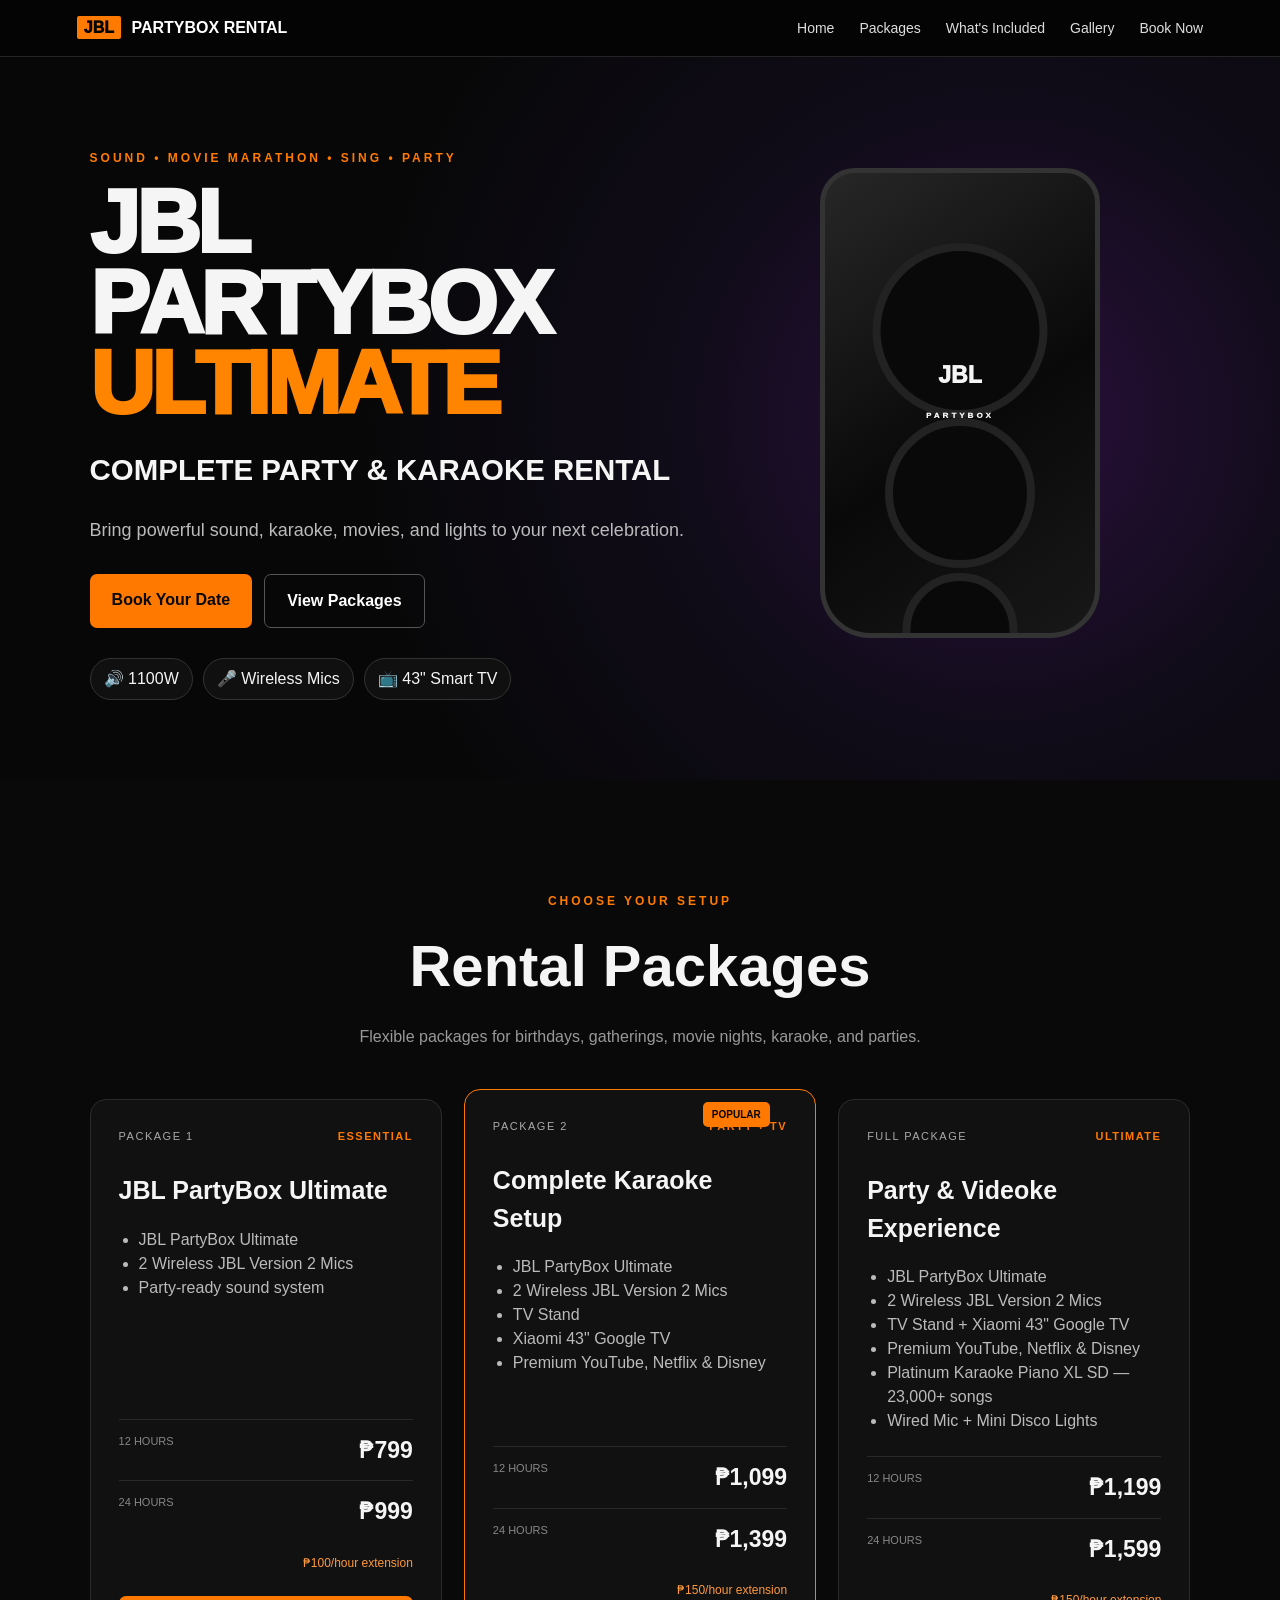
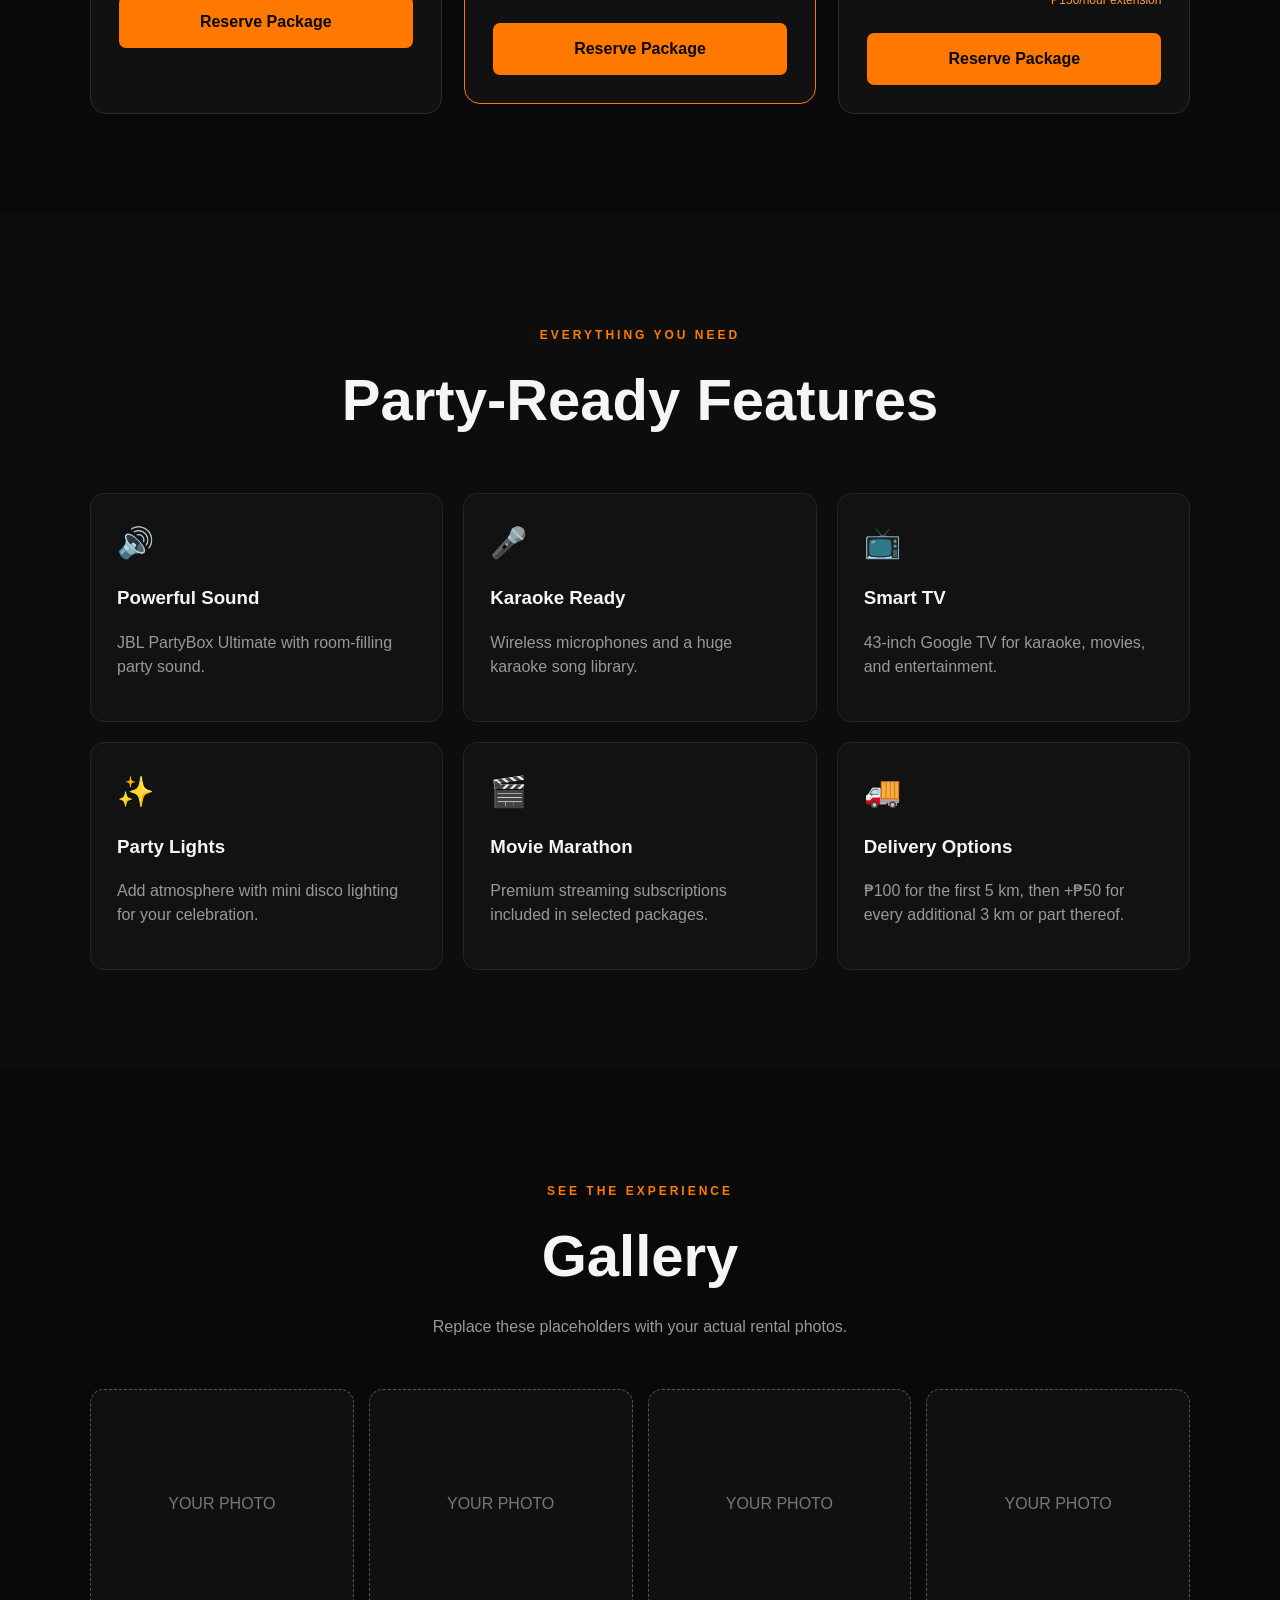
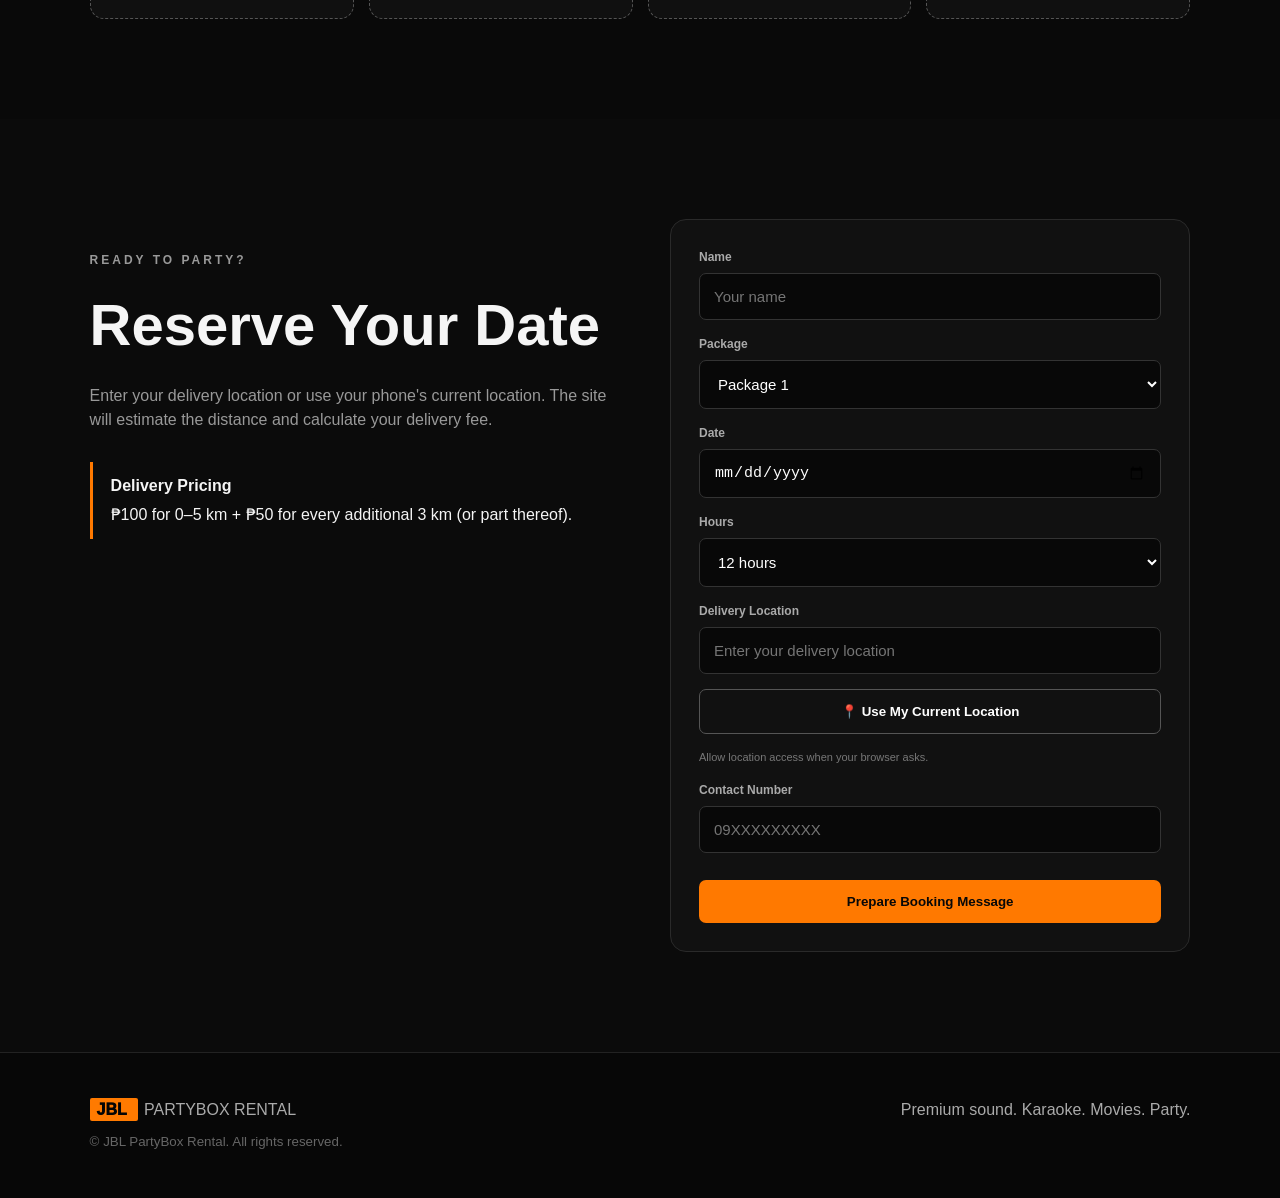
==== index.html @ c8d872f8 "Create index.html" ====
<!DOCTYPE html>
<html lang="en">
<head>
  <meta charset="UTF-8">
  <meta name="viewport" content="width=device-width, initial-scale=1.0">

  <meta name="description" content="JBL PartyBox Ultimate Videoke Rental">
  <title>JBL PartyBox Rental</title>

  <link rel="stylesheet" href="style.css">
</head>

<body>

<header class="navbar">

  <a class="brand" href="#home">
    <span class="jbl">JBL</span> PARTYBOX RENTAL
  </a>

  <button class="menu-toggle" aria-label="Open menu">
    ☰
  </button>

  <nav id="nav">
    <a href="#home">Home</a>
    <a href="#packages">Packages</a>
    <a href="#included">What's Included</a>
    <a href="#gallery">Gallery</a>
    <a href="#booking">Book Now</a>
  </nav>

</header>


<main>

<!-- HOME -->

<section id="home" class="hero">

  <div class="hero-content">

    <p class="eyebrow">
      SOUND • MOVIE MARATHON • SING • PARTY
    </p>

    <h1>
      JBL PARTYBOX<br>
      <span>ULTIMATE</span>
    </h1>

    <h2>
      COMPLETE PARTY & KARAOKE RENTAL
    </h2>

    <p class="hero-text">
      Bring powerful sound, karaoke, movies, and lights
      to your next celebration.
    </p>

    <div class="hero-buttons">

      <a class="btn primary" href="#booking">
        Book Your Date
      </a>

      <a class="btn ghost" href="#packages">
        View Packages
      </a>

    </div>

    <div class="hero-badges">

      <span>🔊 1100W</span>
      <span>🎤 Wireless Mics</span>
      <span>📺 43" Smart TV</span>

    </div>

  </div>


  <div class="hero-product">

    <div class="speaker-art">

      <div class="speaker-body">

        <div class="ring ring-a"></div>
        <div class="ring ring-b"></div>
        <div class="ring ring-c"></div>

        <div class="speaker-label">
          JBL
          <br>
          <small>PARTYBOX</small>
        </div>

      </div>

    </div>

  </div>

</section>


<!-- PACKAGES -->

<section id="packages" class="section">

  <div class="section-heading">

    <p class="eyebrow">
      CHOOSE YOUR SETUP
    </p>

    <h2>
      Rental Packages
    </h2>

    <p>
      Flexible packages for birthdays, gatherings,
      movie nights, karaoke, and parties.
    </p>

  </div>


  <div class="cards">


    <!-- PACKAGE 1 -->

    <article class="card">

      <div class="card-head">

        <span>
          PACKAGE 1
        </span>

        <strong>
          ESSENTIAL
        </strong>

      </div>

      <h3>
        JBL PartyBox Ultimate
      </h3>

      <ul>

        <li>
          JBL PartyBox Ultimate
        </li>

        <li>
          2 Wireless JBL Version 2 Mics
        </li>

        <li>
          Party-ready sound system
        </li>

      </ul>

      <div class="price">

        <span>
          12 HOURS
        </span>

        <b>
          ₱799
        </b>

      </div>

      <div class="price">

        <span>
          24 HOURS
        </span>

        <b>
          ₱999
        </b>

      </div>

      <p class="extension">
        ₱100/hour extension
      </p>

      <a
        class="btn primary full"
        href="#booking"
        data-package="Package 1"
      >
        Reserve Package
      </a>

    </article>


    <!-- PACKAGE 2 -->

    <article class="card featured">

      <div class="popular">
        POPULAR
      </div>

      <div class="card-head">

        <span>
          PACKAGE 2
        </span>

        <strong>
          PARTY + TV
        </strong>

      </div>

      <h3>
        Complete Karaoke Setup
      </h3>

      <ul>

        <li>
          JBL PartyBox Ultimate
        </li>

        <li>
          2 Wireless JBL Version 2 Mics
        </li>

        <li>
          TV Stand
        </li>

        <li>
          Xiaomi 43" Google TV
        </li>

        <li>
          Premium YouTube, Netflix & Disney
        </li>

      </ul>

      <div class="price">

        <span>
          12 HOURS
        </span>

        <b>
          ₱1,099
        </b>

      </div>

      <div class="price">

        <span>
          24 HOURS
        </span>

        <b>
          ₱1,399
        </b>

      </div>

      <p class="extension">
        ₱150/hour extension
      </p>

      <a
        class="btn primary full"
        href="#booking"
        data-package="Package 2"
      >
        Reserve Package
      </a>

    </article>


    <!-- FULL PACKAGE -->

    <article class="card">

      <div class="card-head">

        <span>
          FULL PACKAGE
        </span>

        <strong>
          ULTIMATE
        </strong>

      </div>

      <h3>
        Party & Videoke Experience
      </h3>

      <ul>

        <li>
          JBL PartyBox Ultimate
        </li>

        <li>
          2 Wireless JBL Version 2 Mics
        </li>

        <li>
          TV Stand + Xiaomi 43" Google TV
        </li>

        <li>
          Premium YouTube, Netflix & Disney
        </li>

        <li>
          Platinum Karaoke Piano XL SD —
          23,000+ songs
        </li>

        <li>
          Wired Mic + Mini Disco Lights
        </li>

      </ul>

      <div class="price">

        <span>
          12 HOURS
        </span>

        <b>
          ₱1,199
        </b>

      </div>

      <div class="price">

        <span>
          24 HOURS
        </span>

        <b>
          ₱1,599
        </b>

      </div>

      <p class="extension">
        ₱150/hour extension
      </p>

      <a
        class="btn primary full"
        href="#booking"
        data-package="Full Package"
      >
        Reserve Package
      </a>

    </article>

  </div>

</section>


<!-- FEATURES -->

<section id="included" class="section dark">

  <div class="section-heading">

    <p class="eyebrow">
      EVERYTHING YOU NEED
    </p>

    <h2>
      Party-Ready Features
    </h2>

  </div>


  <div class="features">


    <div>

      <span>
        🔊
      </span>

      <h3>
        Powerful Sound
      </h3>

      <p>
        JBL PartyBox Ultimate with
        room-filling party sound.
      </p>

    </div>


    <div>

      <span>
        🎤
      </span>

      <h3>
        Karaoke Ready
      </h3>

      <p>
        Wireless microphones and a huge
        karaoke song library.
      </p>

    </div>


    <div>

      <span>
        📺
      </span>

      <h3>
        Smart TV
      </h3>

      <p>
        43-inch Google TV for karaoke,
        movies, and entertainment.
      </p>

    </div>


    <div>

      <span>
        ✨
      </span>

      <h3>
        Party Lights
      </h3>

      <p>
        Add atmosphere with mini disco
        lighting for your celebration.
      </p>

    </div>


    <div>

      <span>
        🎬
      </span>

      <h3>
        Movie Marathon
      </h3>

      <p>
        Premium streaming subscriptions
        included in selected packages.
      </p>

    </div>


    <div>

      <span>
        🚚
      </span>

      <h3>
        Delivery Options
      </h3>

      <p>
        ₱100 for the first 5 km,
        then +₱50 for every additional
        3 km or part thereof.
      </p>

    </div>

  </div>

</section>


<!-- GALLERY -->

<section id="gallery" class="section">

  <div class="section-heading">

    <p class="eyebrow">
      SEE THE EXPERIENCE
    </p>

    <h2>
      Gallery
    </h2>

    <p>
      Replace these placeholders with
      your actual rental photos.
    </p>

  </div>


  <div class="gallery">

    <div class="photo">
      YOUR PHOTO
    </div>

    <div class="photo">
      YOUR PHOTO
    </div>

    <div class="photo">
      YOUR PHOTO
    </div>

    <div class="photo">
      YOUR PHOTO
    </div>

  </div>

</section>


<!-- BOOKING -->

<section id="booking" class="section booking">


  <div class="booking-copy">

    <p class="eyebrow">
      READY TO PARTY?
    </p>

    <h2>
      Reserve Your Date
    </h2>

    <p>
      Enter your delivery location or use
      your phone's current location.
      The site will estimate the distance
      and calculate your delivery fee.
    </p>


    <div class="contact-box">

      <b>
        Delivery Pricing
      </b>

      <span>
        ₱100 for 0–5 km +
        ₱50 for every additional
        3 km (or part thereof).
      </span>

    </div>

  </div>


  <!-- BOOKING FORM -->

  <form id="bookingForm">


    <label>

      Name

      <input
        id="name"
        required
        placeholder="Your name"
      >

    </label>


    <label>

      Package

      <select id="package">

        <option>
          Package 1
        </option>

        <option>
          Package 2
        </option>

        <option>
          Full Package
        </option>

      </select>

    </label>


    <label>

      Date

      <input
        id="date"
        type="date"
        required
      >

    </label>


    <label>

      Hours

      <select id="hours">

        <option>
          12 hours
        </option>

        <option>
          24 hours
        </option>

      </select>

    </label>


    <!-- DELIVERY LOCATION -->

    <label>

      Delivery Location

      <input
        id="location"
        required
        placeholder="Enter your delivery location"
      >

    </label>


    <!-- GPS BUTTON -->

    <button
      type="button"
      class="btn ghost"
      id="useLocation"
    >
      📍 Use My Current Location
    </button>


    <!-- LOCATION STATUS -->

    <p
      id="locationStatus"
      class="delivery-status"
    >
      Allow location access when your
      browser asks.
    </p>


    <!-- AUTOMATIC DELIVERY RESULT -->

    <div
      id="deliveryResult"
      class="delivery-result"
      aria-live="polite"
    >
    </div>


    <label>

      Contact Number

      <input
        id="contact"
        required
        placeholder="09XXXXXXXXX"
      >

    </label>


    <button
      class="btn primary full"
      type="submit"
    >
      Prepare Booking Message
    </button>


  </form>

</section>

</main>


<!-- FOOTER -->

<footer>

  <div>

    <span class="jbl">
      JBL
    </span>

    PARTYBOX RENTAL

  </div>

  <p>
    Premium sound. Karaoke. Movies. Party.
  </p>

  <small>

    ©

    <span id="year"></span>

    JBL PartyBox Rental.

    All rights reserved.

  </small>

</footer>


<!-- JAVASCRIPT -->

<script src="script.js"></script>

</body>
</html>
---- style.css ----
*{box-sizing:border-box}
html{scroll-behavior:smooth}
body{margin:0;background:#070707;color:#f5f5f5;font-family:Arial,sans-serif;line-height:1.5}
.navbar{position:sticky;top:0;z-index:20;display:flex;align-items:center;justify-content:space-between;padding:16px 6%;background:rgba(5,5,5,.94);backdrop-filter:blur(14px);border-bottom:1px solid #242424}
.brand{color:#fff;text-decoration:none;font-weight:900}
.jbl{background:#ff7a00;color:#050505;padding:3px 7px;border-radius:2px;margin-right:6px;font-weight:1000}
.navbar nav{display:flex;gap:25px}
.navbar nav a{color:#ddd;text-decoration:none;font-size:14px}
.menu-toggle{display:none;background:none;border:0;color:#fff;font-size:25px}

.hero{min-height:720px;position:relative;overflow:hidden;display:flex;align-items:center;padding:80px 7%;background:radial-gradient(circle at 78% 50%,#2b0f3d 0,#100c19 30%,#070707 62%)}
.hero-content{width:55%;position:relative;z-index:2}
.eyebrow{color:#ff7b00;font-weight:900;letter-spacing:3px;font-size:12px}
.hero h1{font-size:clamp(50px,7vw,100px);line-height:.9;margin:15px 0;font-weight:1000;letter-spacing:-4px}
.hero h1 span{color:#ff8500}
.hero h2{font-size:clamp(18px,2.3vw,30px)}
.hero-text{max-width:600px;color:#bbb;font-size:18px}
.hero-buttons{display:flex;gap:12px;margin:30px 0}

.btn{display:inline-block;border:0;border-radius:7px;padding:14px 22px;font-weight:900;text-decoration:none;cursor:pointer;text-align:center}
.primary{background:#ff7900;color:#080808}
.ghost{border:1px solid #555;color:#fff;background:transparent}

.hero-badges{display:flex;flex-wrap:wrap;gap:10px}
.hero-badges span{border:1px solid #333;border-radius:30px;padding:8px 13px;background:#101010}

.hero-product{position:absolute;right:8%;width:34%;height:80%;display:flex;align-items:center;justify-content:center}
.speaker-art{width:280px;height:500px}
.speaker-body{height:470px;border-radius:35px 35px 50px 50px;background:linear-gradient(145deg,#272727,#090909 55%,#181818);border:5px solid #333;position:relative;overflow:hidden}
.ring{position:absolute;border-radius:50%;left:50%;transform:translateX(-50%);border:8px solid #222;background:#090909}
.ring-a{width:175px;height:175px;top:70px}
.ring-b{width:150px;height:150px;top:245px}
.ring-c{width:115px;height:115px;top:400px}
.speaker-label{position:absolute;top:185px;left:0;right:0;text-align:center;font-weight:1000;font-size:23px}
.speaker-label small{font-size:8px;letter-spacing:3px}

.section{padding:100px 7%;background:#090909}
.dark{background:#0d0d0d}
.section-heading{text-align:center;max-width:750px;margin:0 auto 50px}
.section-heading h2,.booking h2{font-size:clamp(35px,5vw,58px);margin:5px 0 12px}
.section-heading>p:last-child{color:#999}

.cards{display:grid;grid-template-columns:repeat(3,1fr);gap:22px;max-width:1200px;margin:auto}
.card{background:#111;border:1px solid #2b2b2b;border-radius:16px;padding:28px}
.card.featured{border-color:#ff7900;transform:translateY(-10px)}
.popular{position:absolute;margin-top:-16px;margin-left:210px;background:#ff7900;color:#050505;font-weight:900;padding:5px 9px;border-radius:5px;font-size:10px}
.card-head{display:flex;justify-content:space-between;color:#aaa;font-size:11px;letter-spacing:1.5px}
.card-head strong{color:#ff7900}
.card h3{font-size:25px;margin:28px 0 18px}
.card ul{padding-left:20px;color:#bbb;min-height:175px}
.price{display:flex;justify-content:space-between;border-top:1px solid #292929;padding:13px 0}
.price span{color:#888;font-size:11px}
.price b{font-size:23px}
.extension{text-align:right;color:#ff9a3c;font-size:12px}
.full{width:100%;margin-top:12px}

.features{max-width:1100px;margin:auto;display:grid;grid-template-columns:repeat(3,1fr);gap:20px}
.features>div{background:#121212;border:1px solid #252525;padding:26px;border-radius:14px}
.features span{font-size:30px}
.features p{color:#999}

.gallery{max-width:1100px;margin:auto;display:grid;grid-template-columns:repeat(4,1fr);gap:15px}
.photo{height:230px;border-radius:14px;border:1px dashed #555;display:grid;place-items:center;color:#777;background:#101010}

.booking{display:grid;grid-template-columns:1fr 1fr;gap:60px;background:#0b0b0b}
.booking-copy{padding-top:20px}
.booking-copy>p{color:#999;max-width:520px}
.contact-box{margin-top:30px;border-left:3px solid #ff7900;padding:12px 18px;display:grid;gap:5px}

form{background:#111;border:1px solid #2a2a2a;border-radius:16px;padding:28px;display:grid;gap:15px}
label{font-size:12px;color:#aaa;font-weight:700}
input,select{display:block;width:100%;margin-top:7px;padding:14px;background:#080808;border:1px solid #333;border-radius:7px;color:#fff;font-size:15px}

.delivery-status{font-size:11px;color:#777;margin:0}
.delivery-result{display:none;border:1px solid #3a3a3a;background:#080808;border-radius:9px;padding:13px;color:#ddd}
.delivery-result.show{display:block}
.delivery-result strong{color:#ff9a3c}

footer{padding:45px 7%;border-top:1px solid #222;color:#aaa;display:flex;justify-content:space-between;align-items:center;flex-wrap:wrap;gap:10px}
footer p{margin:0}
footer small{width:100%;color:#666}

@media(max-width:900px){
.navbar nav{display:none;position:absolute;top:65px;left:0;right:0;background:#090909;padding:20px 7%;flex-direction:column}
.navbar nav.open{display:flex}
.menu-toggle{display:block}
.hero{min-height:850px;padding-top:70px}
.hero-content{width:100%}
.hero-product{opacity:.22;right:-80px;width:75%;top:280px}
.cards,.features,.booking{grid-template-columns:1fr}
.card.featured{transform:none}
.gallery{grid-template-columns:1fr 1fr}
}

@media(max-width:520px){
.hero{padding-left:5%;padding-right:5%}
.hero h1{font-size:52px}
.section{padding:75px 5%}
.gallery{grid-template-columns:1fr}
.photo{height:220px}
.navbar{padding-left:5%;padding-right:5%}
}
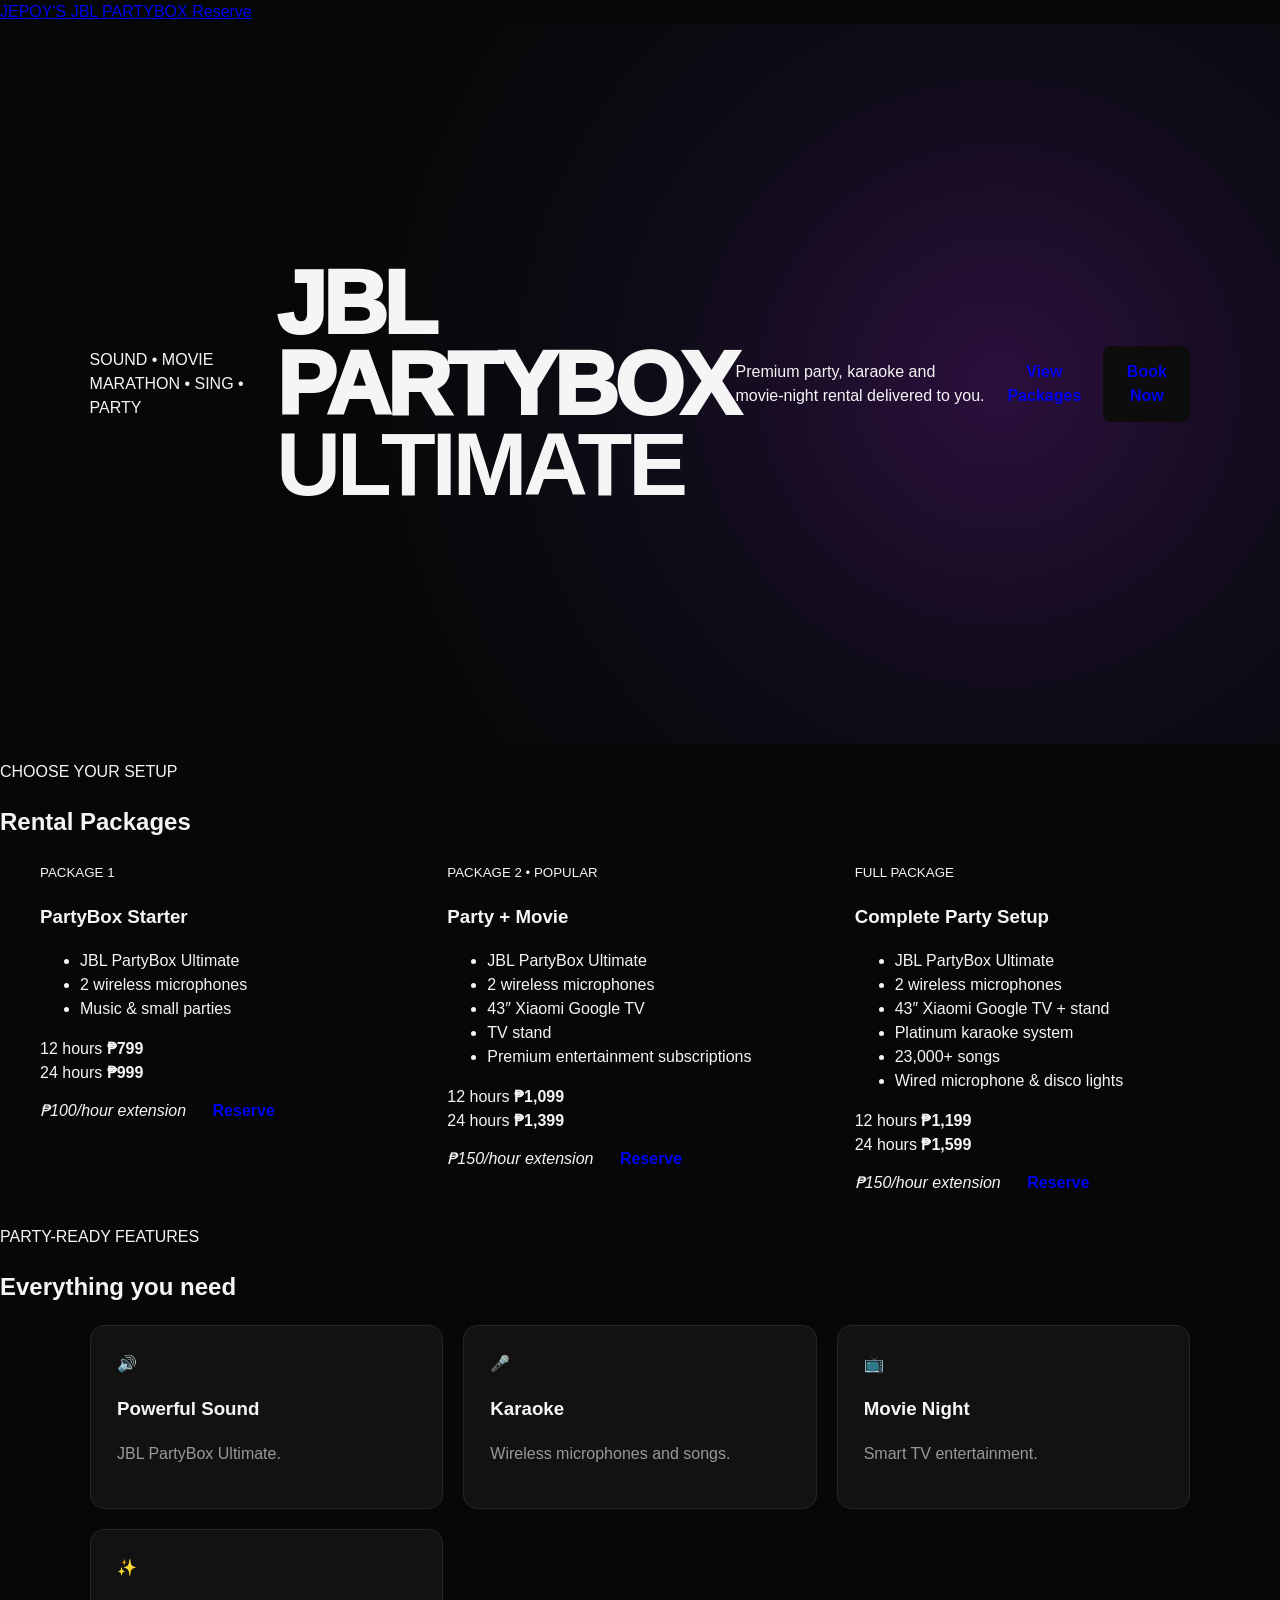
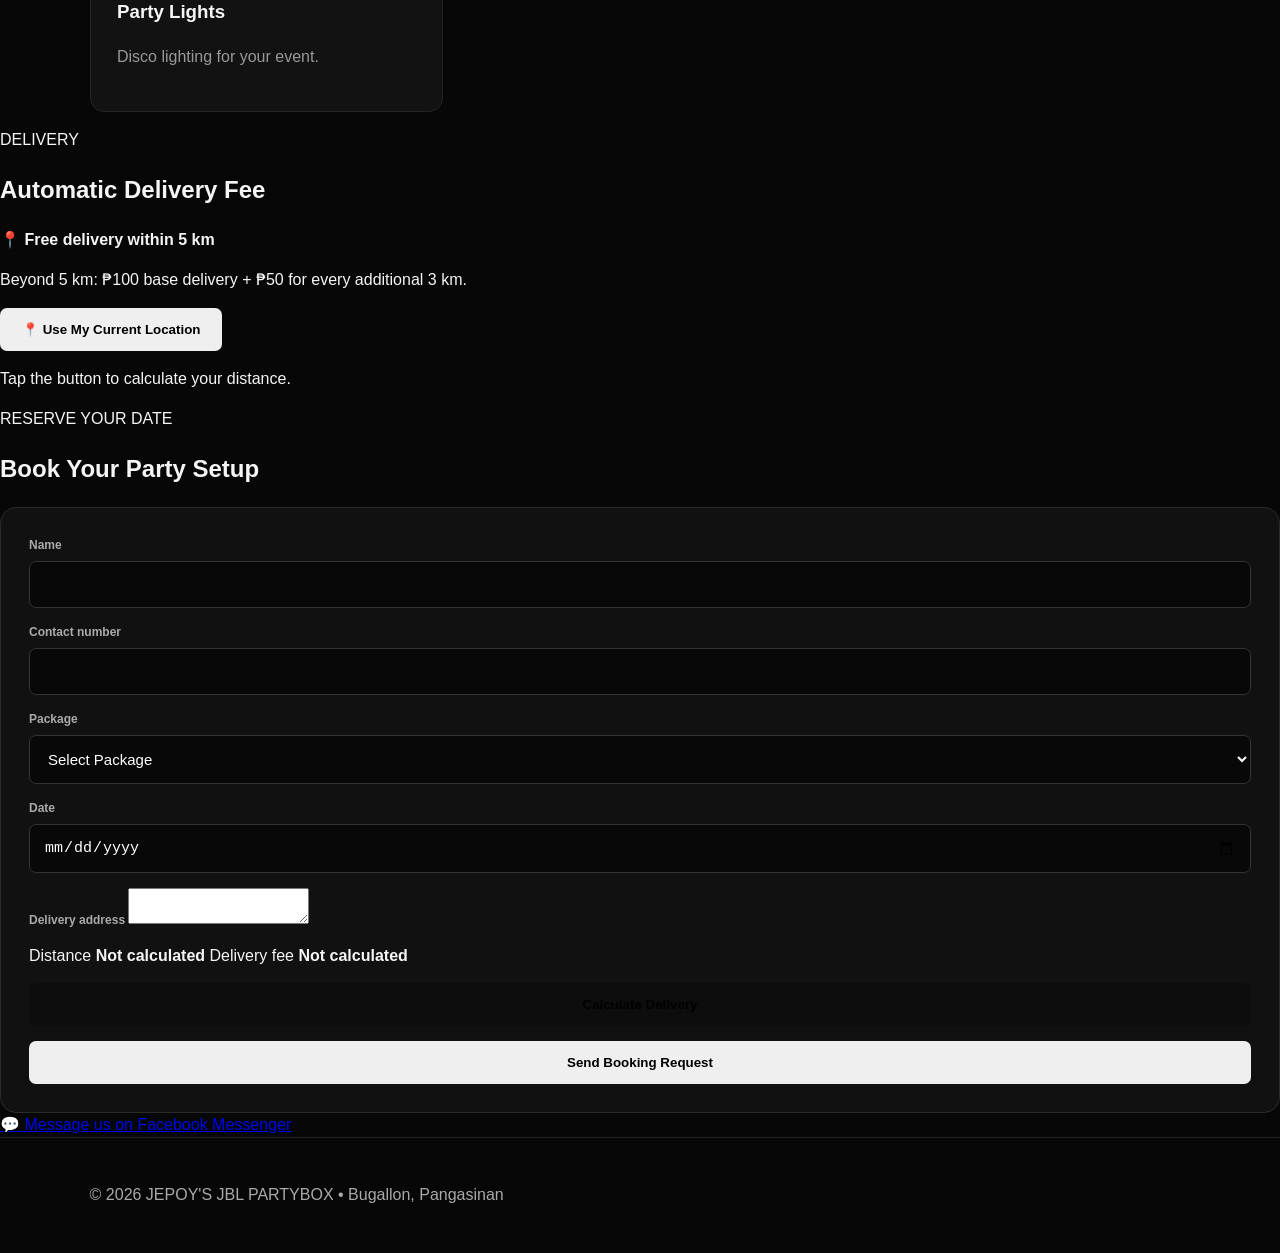
==== commit a273aaa8: "Add initial index.html for JBL PartyBox rental site This is the initial commit of the index.html fil" ====
--- a/index.html
+++ b/index.html
@@ -1,643 +1,293 @@
-<!DOCTYPE html>
+<!doctype html>
 <html lang="en">
 <head>
-  <meta charset="UTF-8">
-  <meta name="viewport" content="width=device-width, initial-scale=1.0">
-
-  <meta name="description" content="JBL PartyBox Ultimate Videoke Rental">
-  <title>JBL PartyBox Rental</title>
-
+  <meta charset="utf-8">
+  <meta name="viewport" content="width=device-width, initial-scale=1">
+  <title>JEPOY'S JBL PARTYBOX | Rental</title>
   <link rel="stylesheet" href="style.css">
 </head>
 
 <body>
 
-<header class="navbar">
-
-  <a class="brand" href="#home">
-    <span class="jbl">JBL</span> PARTYBOX RENTAL
+<header>
+  <a href="#home" class="logo">
+    JEPOY'S <span>JBL PARTYBOX</span>
   </a>
 
-  <button class="menu-toggle" aria-label="Open menu">
-    ☰
-  </button>
-
-  <nav id="nav">
-    <a href="#home">Home</a>
-    <a href="#packages">Packages</a>
-    <a href="#included">What's Included</a>
-    <a href="#gallery">Gallery</a>
-    <a href="#booking">Book Now</a>
-  </nav>
-
+  <a href="#reserve" class="topbtn">Reserve</a>
 </header>
 
 
-<main>
-
 <!-- HOME -->
-
 <section id="home" class="hero">
 
-  <div class="hero-content">
-
-    <p class="eyebrow">
-      SOUND • MOVIE MARATHON • SING • PARTY
+  <p class="orange">
+    SOUND • MOVIE MARATHON • SING • PARTY
+  </p>
+
+  <h1>
+    JBL PARTYBOX<br>
+    <b>ULTIMATE</b>
+  </h1>
+
+  <p>
+    Premium party, karaoke and movie-night rental
+    delivered to you.
+  </p>
+
+  <a class="btn" href="#packages">
+    View Packages
+  </a>
+
+  <a class="btn dark" href="#reserve">
+    Book Now
+  </a>
+
+</section>
+
+
+<!-- PACKAGES -->
+<section id="packages">
+
+  <p class="orange">CHOOSE YOUR SETUP</p>
+
+  <h2>Rental Packages</h2>
+
+  <div class="cards">
+
+    <!-- PACKAGE 1 -->
+    <article>
+
+      <small>PACKAGE 1</small>
+
+      <h3>PartyBox Starter</h3>
+
+      <ul>
+        <li>JBL PartyBox Ultimate</li>
+        <li>2 wireless microphones</li>
+        <li>Music & small parties</li>
+      </ul>
+
+      <div>
+        12 hours <b>₱799</b>
+      </div>
+
+      <div>
+        24 hours <b>₱999</b>
+      </div>
+
+      <em>₱100/hour extension</em>
+
+      <a class="btn" href="#reserve">
+        Reserve
+      </a>
+
+    </article>
+
+
+    <!-- PACKAGE 2 -->
+    <article class="featured">
+
+      <small>PACKAGE 2 • POPULAR</small>
+
+      <h3>Party + Movie</h3>
+
+      <ul>
+        <li>JBL PartyBox Ultimate</li>
+        <li>2 wireless microphones</li>
+        <li>43″ Xiaomi Google TV</li>
+        <li>TV stand</li>
+        <li>Premium entertainment subscriptions</li>
+      </ul>
+
+      <div>
+        12 hours <b>₱1,099</b>
+      </div>
+
+      <div>
+        24 hours <b>₱1,399</b>
+      </div>
+
+      <em>₱150/hour extension</em>
+
+      <a class="btn" href="#reserve">
+        Reserve
+      </a>
+
+    </article>
+
+
+    <!-- FULL PACKAGE -->
+    <article>
+
+      <small>FULL PACKAGE</small>
+
+      <h3>Complete Party Setup</h3>
+
+      <ul>
+        <li>JBL PartyBox Ultimate</li>
+        <li>2 wireless microphones</li>
+        <li>43″ Xiaomi Google TV + stand</li>
+        <li>Platinum karaoke system</li>
+        <li>23,000+ songs</li>
+        <li>Wired microphone & disco lights</li>
+      </ul>
+
+      <div>
+        12 hours <b>₱1,199</b>
+      </div>
+
+      <div>
+        24 hours <b>₱1,599</b>
+      </div>
+
+      <em>₱150/hour extension</em>
+
+      <a class="btn" href="#reserve">
+        Reserve
+      </a>
+
+    </article>
+
+  </div>
+
+</section>
+
+
+<!-- FEATURES -->
+<section>
+
+  <p class="orange">
+    PARTY-READY FEATURES
+  </p>
+
+  <h2>
+    Everything you need
+  </h2>
+
+  <div class="features">
+
+    <div>
+      🔊
+      <h3>Powerful Sound</h3>
+      <p>JBL PartyBox Ultimate.</p>
+    </div>
+
+    <div>
+      🎤
+      <h3>Karaoke</h3>
+      <p>Wireless microphones and songs.</p>
+    </div>
+
+    <div>
+      📺
+      <h3>Movie Night</h3>
+      <p>Smart TV entertainment.</p>
+    </div>
+
+    <div>
+      ✨
+      <h3>Party Lights</h3>
+      <p>Disco lighting for your event.</p>
+    </div>
+
+  </div>
+
+</section>
+
+
+<!-- DELIVERY -->
+<section>
+
+  <p class="orange">
+    DELIVERY
+  </p>
+
+  <h2>
+    Automatic Delivery Fee
+  </h2>
+
+  <div class="delivery">
+
+    <p>
+      <b>📍 Free delivery within 5 km</b>
     </p>
 
-    <h1>
-      JBL PARTYBOX<br>
-      <span>ULTIMATE</span>
-    </h1>
-
-    <h2>
-      COMPLETE PARTY & KARAOKE RENTAL
-    </h2>
-
-    <p class="hero-text">
-      Bring powerful sound, karaoke, movies, and lights
-      to your next celebration.
+    <p>
+      Beyond 5 km:
+      ₱100 base delivery + ₱50 for every additional 3 km.
     </p>
 
-    <div class="hero-buttons">
-
-      <a class="btn primary" href="#booking">
-        Book Your Date
-      </a>
-
-      <a class="btn ghost" href="#packages">
-        View Packages
-      </a>
-
-    </div>
-
-    <div class="hero-badges">
-
-      <span>🔊 1100W</span>
-      <span>🎤 Wireless Mics</span>
-      <span>📺 43" Smart TV</span>
-
-    </div>
+    <button
+      id="locationBtn"
+      class="btn"
+      type="button">
+      📍 Use My Current Location
+    </button>
+
+    <p id="result">
+      Tap the button to calculate your distance.
+    </p>
 
   </div>
 
-
-  <div class="hero-product">
-
-    <div class="speaker-art">
-
-      <div class="speaker-body">
-
-        <div class="ring ring-a"></div>
-        <div class="ring ring-b"></div>
-        <div class="ring ring-c"></div>
-
-        <div class="speaker-label">
-          JBL
-          <br>
-          <small>PARTYBOX</small>
-        </div>
-
-      </div>
-
-    </div>
-
-  </div>
-
-</section>
-
-
-<!-- PACKAGES -->
-
-<section id="packages" class="section">
-
-  <div class="section-heading">
-
-    <p class="eyebrow">
-      CHOOSE YOUR SETUP
-    </p>
-
-    <h2>
-      Rental Packages
-    </h2>
-
-    <p>
-      Flexible packages for birthdays, gatherings,
-      movie nights, karaoke, and parties.
-    </p>
-
-  </div>
-
-
-  <div class="cards">
-
-
-    <!-- PACKAGE 1 -->
-
-    <article class="card">
-
-      <div class="card-head">
-
-        <span>
-          PACKAGE 1
-        </span>
-
-        <strong>
-          ESSENTIAL
-        </strong>
-
-      </div>
-
-      <h3>
-        JBL PartyBox Ultimate
-      </h3>
-
-      <ul>
-
-        <li>
-          JBL PartyBox Ultimate
-        </li>
-
-        <li>
-          2 Wireless JBL Version 2 Mics
-        </li>
-
-        <li>
-          Party-ready sound system
-        </li>
-
-      </ul>
-
-      <div class="price">
-
-        <span>
-          12 HOURS
-        </span>
-
-        <b>
-          ₱799
-        </b>
-
-      </div>
-
-      <div class="price">
-
-        <span>
-          24 HOURS
-        </span>
-
-        <b>
-          ₱999
-        </b>
-
-      </div>
-
-      <p class="extension">
-        ₱100/hour extension
-      </p>
-
-      <a
-        class="btn primary full"
-        href="#booking"
-        data-package="Package 1"
-      >
-        Reserve Package
-      </a>
-
-    </article>
-
-
-    <!-- PACKAGE 2 -->
-
-    <article class="card featured">
-
-      <div class="popular">
-        POPULAR
-      </div>
-
-      <div class="card-head">
-
-        <span>
-          PACKAGE 2
-        </span>
-
-        <strong>
-          PARTY + TV
-        </strong>
-
-      </div>
-
-      <h3>
-        Complete Karaoke Setup
-      </h3>
-
-      <ul>
-
-        <li>
-          JBL PartyBox Ultimate
-        </li>
-
-        <li>
-          2 Wireless JBL Version 2 Mics
-        </li>
-
-        <li>
-          TV Stand
-        </li>
-
-        <li>
-          Xiaomi 43" Google TV
-        </li>
-
-        <li>
-          Premium YouTube, Netflix & Disney
-        </li>
-
-      </ul>
-
-      <div class="price">
-
-        <span>
-          12 HOURS
-        </span>
-
-        <b>
-          ₱1,099
-        </b>
-
-      </div>
-
-      <div class="price">
-
-        <span>
-          24 HOURS
-        </span>
-
-        <b>
-          ₱1,399
-        </b>
-
-      </div>
-
-      <p class="extension">
-        ₱150/hour extension
-      </p>
-
-      <a
-        class="btn primary full"
-        href="#booking"
-        data-package="Package 2"
-      >
-        Reserve Package
-      </a>
-
-    </article>
-
-
-    <!-- FULL PACKAGE -->
-
-    <article class="card">
-
-      <div class="card-head">
-
-        <span>
-          FULL PACKAGE
-        </span>
-
-        <strong>
-          ULTIMATE
-        </strong>
-
-      </div>
-
-      <h3>
-        Party & Videoke Experience
-      </h3>
-
-      <ul>
-
-        <li>
-          JBL PartyBox Ultimate
-        </li>
-
-        <li>
-          2 Wireless JBL Version 2 Mics
-        </li>
-
-        <li>
-          TV Stand + Xiaomi 43" Google TV
-        </li>
-
-        <li>
-          Premium YouTube, Netflix & Disney
-        </li>
-
-        <li>
-          Platinum Karaoke Piano XL SD —
-          23,000+ songs
-        </li>
-
-        <li>
-          Wired Mic + Mini Disco Lights
-        </li>
-
-      </ul>
-
-      <div class="price">
-
-        <span>
-          12 HOURS
-        </span>
-
-        <b>
-          ₱1,199
-        </b>
-
-      </div>
-
-      <div class="price">
-
-        <span>
-          24 HOURS
-        </span>
-
-        <b>
-          ₱1,599
-        </b>
-
-      </div>
-
-      <p class="extension">
-        ₱150/hour extension
-      </p>
-
-      <a
-        class="btn primary full"
-        href="#booking"
-        data-package="Full Package"
-      >
-        Reserve Package
-      </a>
-
-    </article>
-
-  </div>
-
-</section>
-
-
-<!-- FEATURES -->
-
-<section id="included" class="section dark">
-
-  <div class="section-heading">
-
-    <p class="eyebrow">
-      EVERYTHING YOU NEED
-    </p>
-
-    <h2>
-      Party-Ready Features
-    </h2>
-
-  </div>
-
-
-  <div class="features">
-
-
-    <div>
-
-      <span>
-        🔊
-      </span>
-
-      <h3>
-        Powerful Sound
-      </h3>
-
-      <p>
-        JBL PartyBox Ultimate with
-        room-filling party sound.
-      </p>
-
-    </div>
-
-
-    <div>
-
-      <span>
-        🎤
-      </span>
-
-      <h3>
-        Karaoke Ready
-      </h3>
-
-      <p>
-        Wireless microphones and a huge
-        karaoke song library.
-      </p>
-
-    </div>
-
-
-    <div>
-
-      <span>
-        📺
-      </span>
-
-      <h3>
-        Smart TV
-      </h3>
-
-      <p>
-        43-inch Google TV for karaoke,
-        movies, and entertainment.
-      </p>
-
-    </div>
-
-
-    <div>
-
-      <span>
-        ✨
-      </span>
-
-      <h3>
-        Party Lights
-      </h3>
-
-      <p>
-        Add atmosphere with mini disco
-        lighting for your celebration.
-      </p>
-
-    </div>
-
-
-    <div>
-
-      <span>
-        🎬
-      </span>
-
-      <h3>
-        Movie Marathon
-      </h3>
-
-      <p>
-        Premium streaming subscriptions
-        included in selected packages.
-      </p>
-
-    </div>
-
-
-    <div>
-
-      <span>
-        🚚
-      </span>
-
-      <h3>
-        Delivery Options
-      </h3>
-
-      <p>
-        ₱100 for the first 5 km,
-        then +₱50 for every additional
-        3 km or part thereof.
-      </p>
-
-    </div>
-
-  </div>
-
-</section>
-
-
-<!-- GALLERY -->
-
-<section id="gallery" class="section">
-
-  <div class="section-heading">
-
-    <p class="eyebrow">
-      SEE THE EXPERIENCE
-    </p>
-
-    <h2>
-      Gallery
-    </h2>
-
-    <p>
-      Replace these placeholders with
-      your actual rental photos.
-    </p>
-
-  </div>
-
-
-  <div class="gallery">
-
-    <div class="photo">
-      YOUR PHOTO
-    </div>
-
-    <div class="photo">
-      YOUR PHOTO
-    </div>
-
-    <div class="photo">
-      YOUR PHOTO
-    </div>
-
-    <div class="photo">
-      YOUR PHOTO
-    </div>
-
-  </div>
-
-</section>
-
-
-<!-- BOOKING -->
-
-<section id="booking" class="section booking">
-
-
-  <div class="booking-copy">
-
-    <p class="eyebrow">
-      READY TO PARTY?
-    </p>
-
-    <h2>
-      Reserve Your Date
-    </h2>
-
-    <p>
-      Enter your delivery location or use
-      your phone's current location.
-      The site will estimate the distance
-      and calculate your delivery fee.
-    </p>
-
-
-    <div class="contact-box">
-
-      <b>
-        Delivery Pricing
-      </b>
-
-      <span>
-        ₱100 for 0–5 km +
-        ₱50 for every additional
-        3 km (or part thereof).
-      </span>
-
-    </div>
-
-  </div>
-
-
-  <!-- BOOKING FORM -->
+</section>
+
+
+<!-- RESERVATION -->
+<section id="reserve">
+
+  <p class="orange">
+    RESERVE YOUR DATE
+  </p>
+
+  <h2>
+    Book Your Party Setup
+  </h2>
 
   <form id="bookingForm">
 
-
-    <label>
-
+    <label>
       Name
 
       <input
         id="name"
-        required
-        placeholder="Your name"
-      >
-
-    </label>
-
-
-    <label>
-
+        type="text"
+        required>
+    </label>
+
+
+    <label>
+      Contact number
+
+      <input
+        id="phone"
+        type="tel"
+        required>
+    </label>
+
+
+    <label>
       Package
 
-      <select id="package">
+      <select
+        id="package"
+        required>
+
+        <option value="">
+          Select Package
+        </option>
 
         <option>
-          Package 1
+          Package 1 - PartyBox Starter
         </option>
 
         <option>
-          Package 2
+          Package 2 - Party + Movie
         </option>
 
         <option>
-          Full Package
+          Full Package - Complete Party Setup
         </option>
 
       </select>
@@ -646,146 +296,87 @@
 
 
     <label>
-
       Date
 
       <input
         id="date"
         type="date"
-        required
-      >
-
-    </label>
-
-
-    <label>
-
-      Hours
-
-      <select id="hours">
-
-        <option>
-          12 hours
-        </option>
-
-        <option>
-          24 hours
-        </option>
-
-      </select>
-
-    </label>
-
-
-    <!-- DELIVERY LOCATION -->
-
-    <label>
-
-      Delivery Location
-
-      <input
-        id="location"
-        required
-        placeholder="Enter your delivery location"
-      >
-
-    </label>
-
-
-    <!-- GPS BUTTON -->
+        required>
+    </label>
+
+
+    <label>
+      Delivery address
+
+      <textarea
+        id="address"
+        required></textarea>
+
+    </label>
+
+
+    <div class="summary">
+
+      <span>
+        Distance
+      </span>
+
+      <b id="distance">
+        Not calculated
+      </b>
+
+
+      <span>
+        Delivery fee
+      </span>
+
+      <b id="fee">
+        Not calculated
+      </b>
+
+    </div>
+
 
     <button
       type="button"
-      class="btn ghost"
-      id="useLocation"
-    >
-      📍 Use My Current Location
+      id="calc"
+      class="btn dark">
+
+      Calculate Delivery
+
     </button>
 
 
-    <!-- LOCATION STATUS -->
-
-    <p
-      id="locationStatus"
-      class="delivery-status"
-    >
-      Allow location access when your
-      browser asks.
-    </p>
-
-
-    <!-- AUTOMATIC DELIVERY RESULT -->
-
-    <div
-      id="deliveryResult"
-      class="delivery-result"
-      aria-live="polite"
-    >
-    </div>
-
-
-    <label>
-
-      Contact Number
-
-      <input
-        id="contact"
-        required
-        placeholder="09XXXXXXXXX"
-      >
-
-    </label>
-
-
     <button
-      class="btn primary full"
       type="submit"
-    >
-      Prepare Booking Message
+      class="btn">
+
+      Send Booking Request
+
     </button>
 
-
   </form>
 
-</section>
-
-</main>
-
-
-<!-- FOOTER -->
+
+  <a
+    class="messenger"
+    href="https://m.me/1218332498024792"
+    target="_blank">
+
+    💬 Message us on Facebook Messenger
+
+  </a>
+
+</section>
+
 
 <footer>
 
-  <div>
-
-    <span class="jbl">
-      JBL
-    </span>
-
-    PARTYBOX RENTAL
-
-  </div>
-
-  <p>
-    Premium sound. Karaoke. Movies. Party.
-  </p>
-
-  <small>
-
-    ©
-
-    <span id="year"></span>
-
-    JBL PartyBox Rental.
-
-    All rights reserved.
-
-  </small>
+  © 2026 JEPOY'S JBL PARTYBOX
+  • Bugallon, Pangasinan
 
 </footer>
 
-
-<!-- JAVASCRIPT -->
 
 <script src="script.js"></script>
 
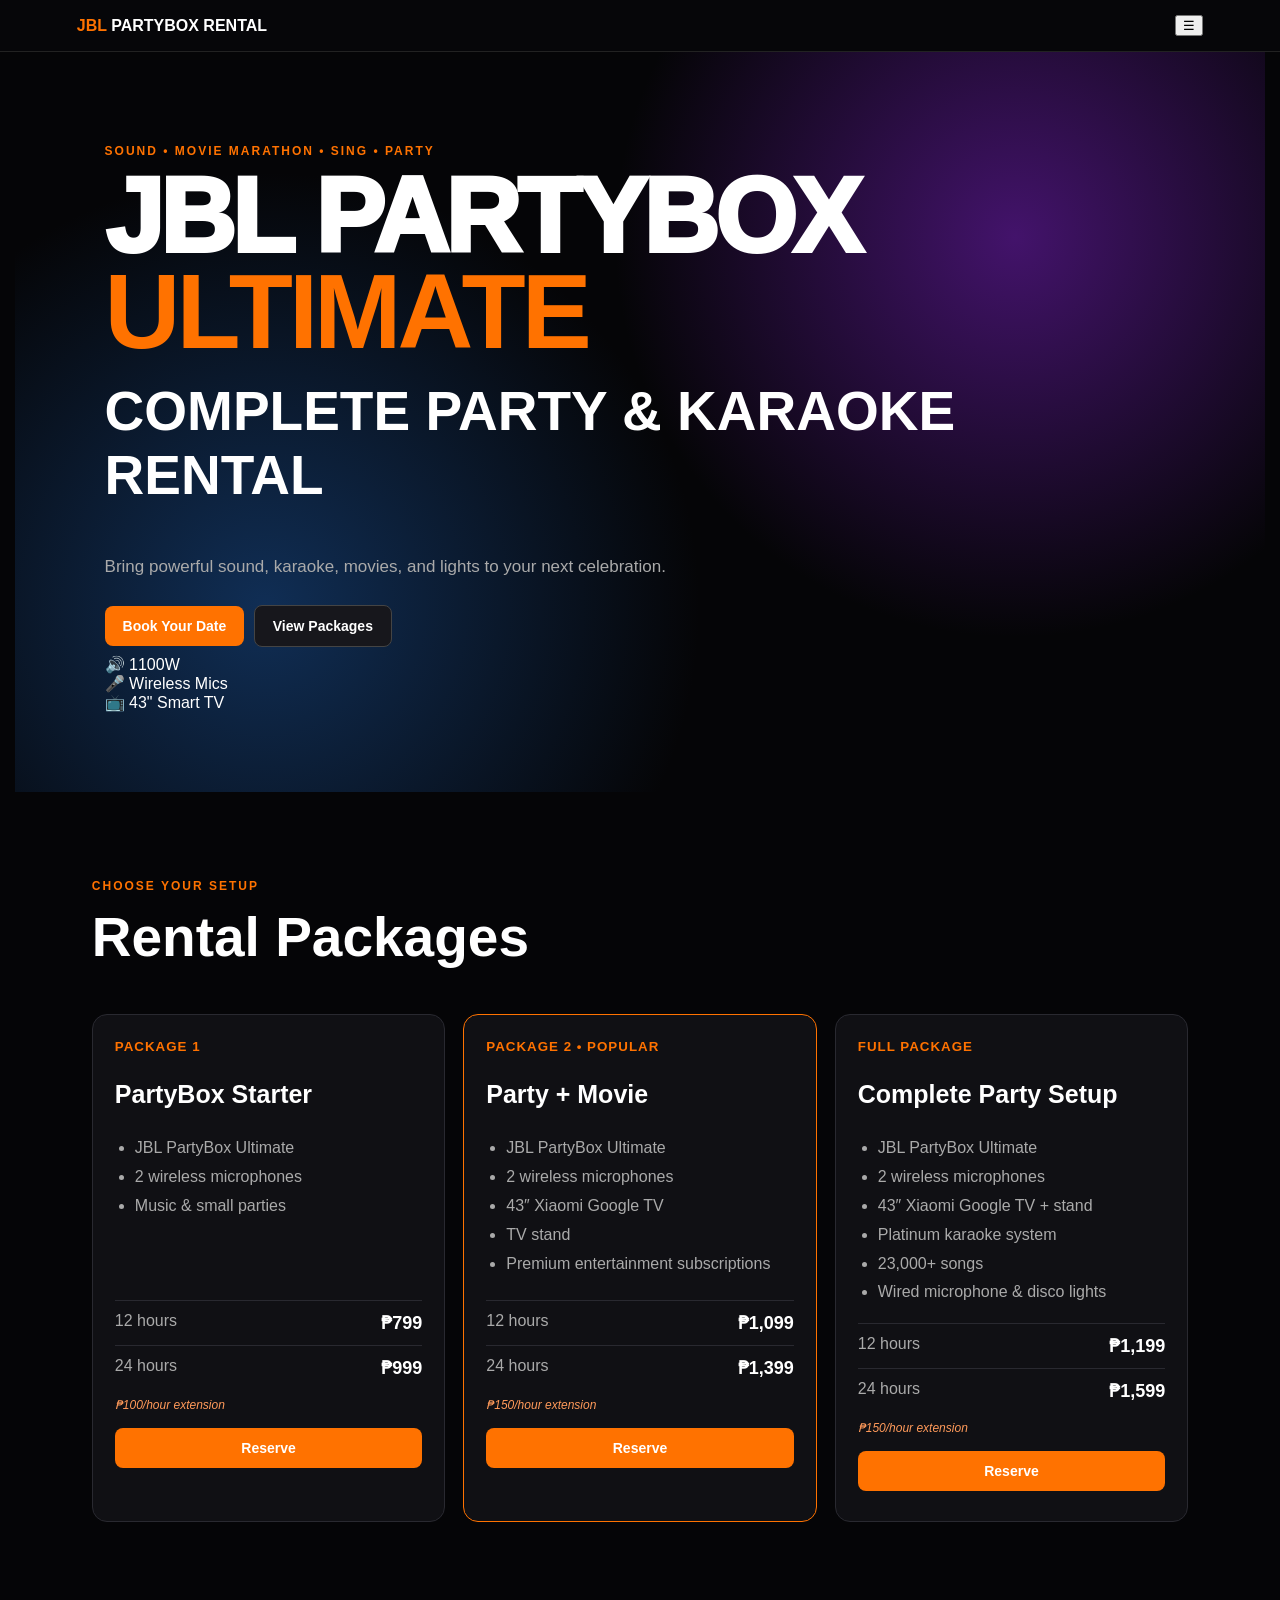
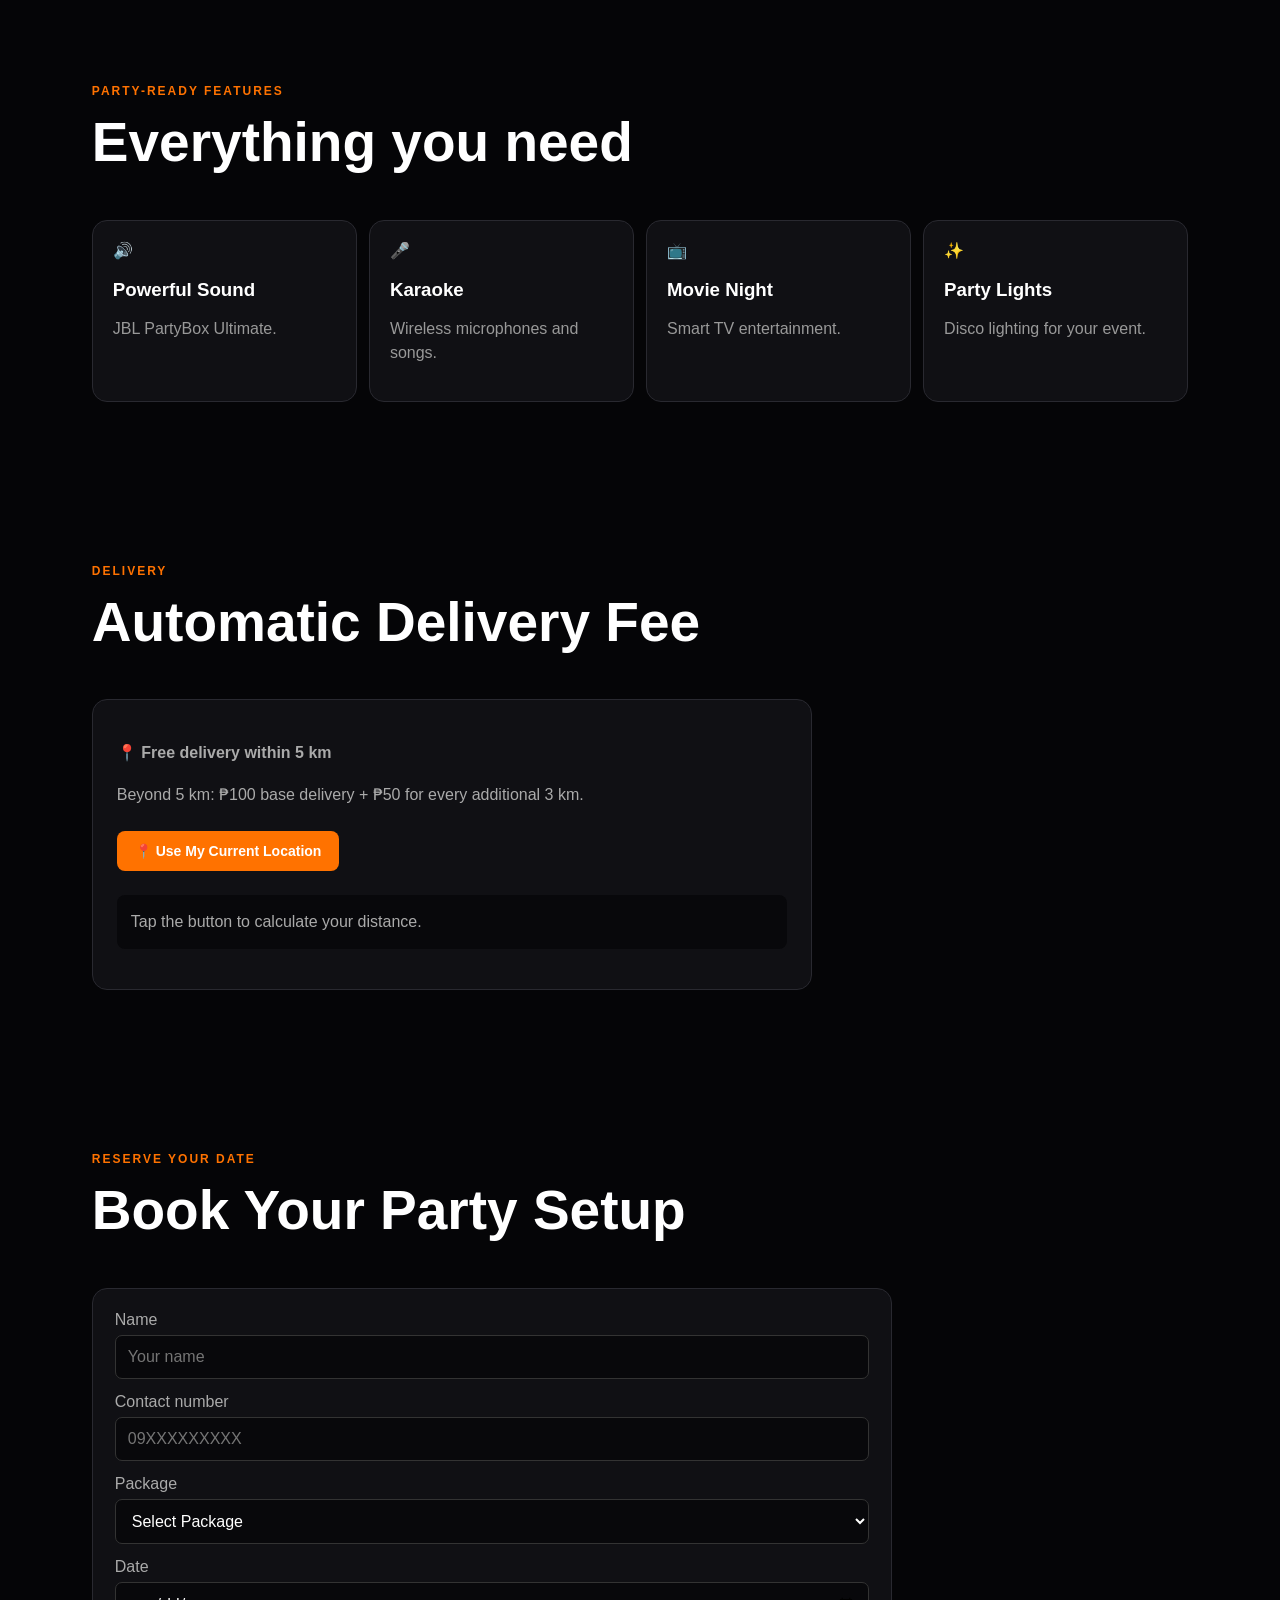
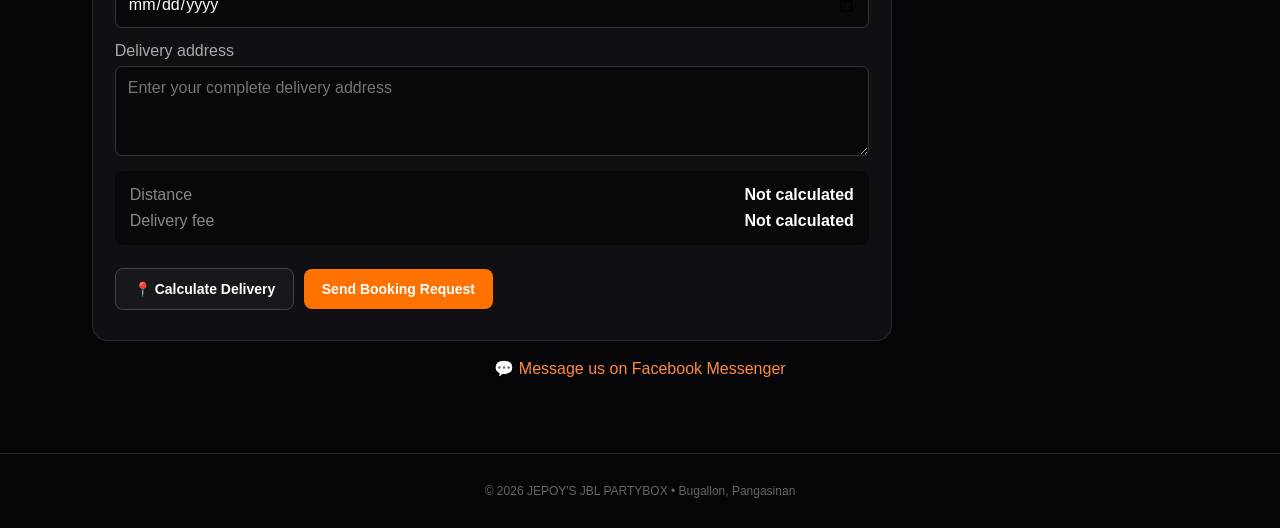
==== commit 06b7978a: "Add initial HTML structure for JBL PartyBox rental" ====
--- a/index.html
+++ b/index.html
@@ -1,273 +1,608 @@
 <!doctype html>
 <html lang="en">
+
 <head>
   <meta charset="utf-8">
   <meta name="viewport" content="width=device-width, initial-scale=1">
+
   <title>JEPOY'S JBL PARTYBOX | Rental</title>
+
   <link rel="stylesheet" href="style.css">
 </head>
 
+
 <body>
 
+
+<!-- ========================================
+     HEADER
+======================================== -->
+
 <header>
+
   <a href="#home" class="logo">
-    JEPOY'S <span>JBL PARTYBOX</span>
+
+    <span class="jbl-box">
+      JBL
+    </span>
+
+    <strong>
+      PARTYBOX RENTAL
+    </strong>
+
   </a>
 
-  <a href="#reserve" class="topbtn">Reserve</a>
+
+  <button
+    class="menu-btn"
+    type="button"
+    aria-label="Menu">
+
+    ☰
+
+  </button>
+
 </header>
 
 
-<!-- HOME -->
+
+<!-- ========================================
+     HOME / HERO
+======================================== -->
+
 <section id="home" class="hero">
 
+  <div class="hero-content">
+
+
+    <p class="orange">
+      SOUND • MOVIE MARATHON • SING • PARTY
+    </p>
+
+
+    <h1>
+      JBL PARTYBOX<br>
+      <b>ULTIMATE</b>
+    </h1>
+
+
+    <h2>
+      COMPLETE PARTY &amp; KARAOKE RENTAL
+    </h2>
+
+
+    <p class="hero-description">
+      Bring powerful sound, karaoke, movies, and
+      lights to your next celebration.
+    </p>
+
+
+    <div class="hero-buttons">
+
+      <a
+        class="btn hero-main-btn"
+        href="#reserve">
+
+        Book Your Date
+
+      </a>
+
+
+      <a
+        class="btn dark hero-package-btn"
+        href="#packages">
+
+        View Packages
+
+      </a>
+
+    </div>
+
+
+    <div class="hero-features">
+
+
+      <div class="hero-feature">
+
+        🔊
+
+        <span>
+          1100W
+        </span>
+
+      </div>
+
+
+      <div class="hero-feature">
+
+        🎤
+
+        <span>
+          Wireless Mics
+        </span>
+
+      </div>
+
+
+      <div class="hero-feature">
+
+        📺
+
+        <span>
+          43&quot; Smart TV
+        </span>
+
+      </div>
+
+
+    </div>
+
+
+  </div>
+
+</section>
+
+
+
+<!-- ========================================
+     PACKAGES
+======================================== -->
+
+<section id="packages">
+
   <p class="orange">
-    SOUND • MOVIE MARATHON • SING • PARTY
+    CHOOSE YOUR SETUP
   </p>
 
-  <h1>
-    JBL PARTYBOX<br>
-    <b>ULTIMATE</b>
-  </h1>
-
-  <p>
-    Premium party, karaoke and movie-night rental
-    delivered to you.
-  </p>
-
-  <a class="btn" href="#packages">
-    View Packages
-  </a>
-
-  <a class="btn dark" href="#reserve">
-    Book Now
-  </a>
+
+  <h2>
+    Rental Packages
+  </h2>
+
+
+  <div class="cards">
+
+
+    <!-- PACKAGE 1 -->
+
+    <article>
+
+      <small>
+        PACKAGE 1
+      </small>
+
+
+      <h3>
+        PartyBox Starter
+      </h3>
+
+
+      <ul>
+
+        <li>
+          JBL PartyBox Ultimate
+        </li>
+
+        <li>
+          2 wireless microphones
+        </li>
+
+        <li>
+          Music &amp; small parties
+        </li>
+
+      </ul>
+
+
+      <div>
+
+        <span>
+          12 hours
+        </span>
+
+        <b>
+          ₱799
+        </b>
+
+      </div>
+
+
+      <div>
+
+        <span>
+          24 hours
+        </span>
+
+        <b>
+          ₱999
+        </b>
+
+      </div>
+
+
+      <em>
+        ₱100/hour extension
+      </em>
+
+
+      <a
+        class="btn"
+        href="#reserve">
+
+        Reserve
+
+      </a>
+
+    </article>
+
+
+
+    <!-- PACKAGE 2 -->
+
+    <article class="featured">
+
+      <small>
+        PACKAGE 2 • POPULAR
+      </small>
+
+
+      <h3>
+        Party + Movie
+      </h3>
+
+
+      <ul>
+
+        <li>
+          JBL PartyBox Ultimate
+        </li>
+
+        <li>
+          2 wireless microphones
+        </li>
+
+        <li>
+          43″ Xiaomi Google TV
+        </li>
+
+        <li>
+          TV stand
+        </li>
+
+        <li>
+          Premium entertainment subscriptions
+        </li>
+
+      </ul>
+
+
+      <div>
+
+        <span>
+          12 hours
+        </span>
+
+        <b>
+          ₱1,099
+        </b>
+
+      </div>
+
+
+      <div>
+
+        <span>
+          24 hours
+        </span>
+
+        <b>
+          ₱1,399
+        </b>
+
+      </div>
+
+
+      <em>
+        ₱150/hour extension
+      </em>
+
+
+      <a
+        class="btn"
+        href="#reserve">
+
+        Reserve
+
+      </a>
+
+    </article>
+
+
+
+    <!-- FULL PACKAGE -->
+
+    <article>
+
+      <small>
+        FULL PACKAGE
+      </small>
+
+
+      <h3>
+        Complete Party Setup
+      </h3>
+
+
+      <ul>
+
+        <li>
+          JBL PartyBox Ultimate
+        </li>
+
+        <li>
+          2 wireless microphones
+        </li>
+
+        <li>
+          43″ Xiaomi Google TV + stand
+        </li>
+
+        <li>
+          Platinum karaoke system
+        </li>
+
+        <li>
+          23,000+ songs
+        </li>
+
+        <li>
+          Wired microphone &amp; disco lights
+        </li>
+
+      </ul>
+
+
+      <div>
+
+        <span>
+          12 hours
+        </span>
+
+        <b>
+          ₱1,199
+        </b>
+
+      </div>
+
+
+      <div>
+
+        <span>
+          24 hours
+        </span>
+
+        <b>
+          ₱1,599
+        </b>
+
+      </div>
+
+
+      <em>
+        ₱150/hour extension
+      </em>
+
+
+      <a
+        class="btn"
+        href="#reserve">
+
+        Reserve
+
+      </a>
+
+    </article>
+
+
+  </div>
 
 </section>
 
 
-<!-- PACKAGES -->
-<section id="packages">
-
-  <p class="orange">CHOOSE YOUR SETUP</p>
-
-  <h2>Rental Packages</h2>
-
-  <div class="cards">
-
-    <!-- PACKAGE 1 -->
-    <article>
-
-      <small>PACKAGE 1</small>
-
-      <h3>PartyBox Starter</h3>
-
-      <ul>
-        <li>JBL PartyBox Ultimate</li>
-        <li>2 wireless microphones</li>
-        <li>Music & small parties</li>
-      </ul>
-
-      <div>
-        12 hours <b>₱799</b>
-      </div>
-
-      <div>
-        24 hours <b>₱999</b>
-      </div>
-
-      <em>₱100/hour extension</em>
-
-      <a class="btn" href="#reserve">
-        Reserve
-      </a>
-
-    </article>
-
-
-    <!-- PACKAGE 2 -->
-    <article class="featured">
-
-      <small>PACKAGE 2 • POPULAR</small>
-
-      <h3>Party + Movie</h3>
-
-      <ul>
-        <li>JBL PartyBox Ultimate</li>
-        <li>2 wireless microphones</li>
-        <li>43″ Xiaomi Google TV</li>
-        <li>TV stand</li>
-        <li>Premium entertainment subscriptions</li>
-      </ul>
-
-      <div>
-        12 hours <b>₱1,099</b>
-      </div>
-
-      <div>
-        24 hours <b>₱1,399</b>
-      </div>
-
-      <em>₱150/hour extension</em>
-
-      <a class="btn" href="#reserve">
-        Reserve
-      </a>
-
-    </article>
-
-
-    <!-- FULL PACKAGE -->
-    <article>
-
-      <small>FULL PACKAGE</small>
-
-      <h3>Complete Party Setup</h3>
-
-      <ul>
-        <li>JBL PartyBox Ultimate</li>
-        <li>2 wireless microphones</li>
-        <li>43″ Xiaomi Google TV + stand</li>
-        <li>Platinum karaoke system</li>
-        <li>23,000+ songs</li>
-        <li>Wired microphone & disco lights</li>
-      </ul>
-
-      <div>
-        12 hours <b>₱1,199</b>
-      </div>
-
-      <div>
-        24 hours <b>₱1,599</b>
-      </div>
-
-      <em>₱150/hour extension</em>
-
-      <a class="btn" href="#reserve">
-        Reserve
-      </a>
-
-    </article>
-
-  </div>
-
-</section>
-
-
-<!-- FEATURES -->
+
+<!-- ========================================
+     FEATURES
+======================================== -->
+
 <section>
 
   <p class="orange">
     PARTY-READY FEATURES
   </p>
 
+
   <h2>
     Everything you need
   </h2>
 
+
   <div class="features">
 
+
     <div>
+
       🔊
-      <h3>Powerful Sound</h3>
-      <p>JBL PartyBox Ultimate.</p>
+
+      <h3>
+        Powerful Sound
+      </h3>
+
+      <p>
+        JBL PartyBox Ultimate.
+      </p>
+
     </div>
 
+
     <div>
+
       🎤
-      <h3>Karaoke</h3>
-      <p>Wireless microphones and songs.</p>
+
+      <h3>
+        Karaoke
+      </h3>
+
+      <p>
+        Wireless microphones and songs.
+      </p>
+
     </div>
 
+
     <div>
+
       📺
-      <h3>Movie Night</h3>
-      <p>Smart TV entertainment.</p>
+
+      <h3>
+        Movie Night
+      </h3>
+
+      <p>
+        Smart TV entertainment.
+      </p>
+
     </div>
 
+
     <div>
+
       ✨
-      <h3>Party Lights</h3>
-      <p>Disco lighting for your event.</p>
+
+      <h3>
+        Party Lights
+      </h3>
+
+      <p>
+        Disco lighting for your event.
+      </p>
+
     </div>
 
+
   </div>
 
 </section>
 
 
-<!-- DELIVERY -->
+
+<!-- ========================================
+     DELIVERY
+======================================== -->
+
 <section>
 
   <p class="orange">
     DELIVERY
   </p>
 
+
   <h2>
     Automatic Delivery Fee
   </h2>
 
+
   <div class="delivery">
 
+
     <p>
-      <b>📍 Free delivery within 5 km</b>
+      <b>
+        📍 Free delivery within 5 km
+      </b>
     </p>
+
 
     <p>
       Beyond 5 km:
       ₱100 base delivery + ₱50 for every additional 3 km.
     </p>
 
+
     <button
       id="locationBtn"
       class="btn"
       type="button">
+
       📍 Use My Current Location
+
     </button>
+
 
     <p id="result">
       Tap the button to calculate your distance.
     </p>
 
+
   </div>
 
 </section>
 
 
-<!-- RESERVATION -->
+
+<!-- ========================================
+     RESERVATION
+======================================== -->
+
 <section id="reserve">
 
   <p class="orange">
     RESERVE YOUR DATE
   </p>
 
+
   <h2>
     Book Your Party Setup
   </h2>
 
+
   <form id="bookingForm">
 
+
+    <!-- NAME -->
+
     <label>
+
       Name
 
       <input
         id="name"
         type="text"
+        placeholder="Your name"
         required>
+
     </label>
 
 
+
+    <!-- CONTACT -->
+
     <label>
+
       Contact number
 
       <input
         id="phone"
         type="tel"
+        placeholder="09XXXXXXXXX"
         required>
+
     </label>
 
 
+
+    <!-- PACKAGE -->
+
     <label>
+
       Package
 
       <select
@@ -278,14 +613,17 @@
           Select Package
         </option>
 
+
         <option>
           Package 1 - PartyBox Starter
         </option>
 
+
         <option>
           Package 2 - Party + Movie
         </option>
 
+
         <option>
           Full Package - Complete Party Setup
         </option>
@@ -295,32 +633,47 @@
     </label>
 
 
+
+    <!-- DATE -->
+
     <label>
+
       Date
 
       <input
         id="date"
         type="date"
         required>
+
     </label>
 
 
+
+    <!-- ADDRESS -->
+
     <label>
+
       Delivery address
 
       <textarea
         id="address"
+        placeholder="Enter your complete delivery address"
         required></textarea>
 
     </label>
 
 
+
+    <!-- DELIVERY SUMMARY -->
+
     <div class="summary">
+
 
       <span>
         Distance
       </span>
 
+
       <b id="distance">
         Not calculated
       </b>
@@ -330,22 +683,30 @@
         Delivery fee
       </span>
 
+
       <b id="fee">
         Not calculated
       </b>
 
+
     </div>
 
+
+
+    <!-- CALCULATE -->
 
     <button
       type="button"
       id="calc"
       class="btn dark">
 
-      Calculate Delivery
+      📍 Calculate Delivery
 
     </button>
 
+
+
+    <!-- SUBMIT -->
 
     <button
       type="submit"
@@ -355,20 +716,31 @@
 
     </button>
 
+
   </form>
 
+
+
+  <!-- MESSENGER -->
 
   <a
     class="messenger"
     href="https://m.me/1218332498024792"
-    target="_blank">
+    target="_blank"
+    rel="noopener">
 
     💬 Message us on Facebook Messenger
 
   </a>
 
+
 </section>
 
+
+
+<!-- ========================================
+     FOOTER
+======================================== -->
 
 <footer>
 
@@ -378,7 +750,14 @@
 </footer>
 
 
+
+<!-- ========================================
+     JAVASCRIPT
+======================================== -->
+
 <script src="script.js"></script>
 
+
 </body>
+
 </html>
--- a/style.css
+++ b/style.css
@@ -1,102 +1,366 @@
-*{box-sizing:border-box}
-html{scroll-behavior:smooth}
-body{margin:0;background:#070707;color:#f5f5f5;font-family:Arial,sans-serif;line-height:1.5}
-.navbar{position:sticky;top:0;z-index:20;display:flex;align-items:center;justify-content:space-between;padding:16px 6%;background:rgba(5,5,5,.94);backdrop-filter:blur(14px);border-bottom:1px solid #242424}
-.brand{color:#fff;text-decoration:none;font-weight:900}
-.jbl{background:#ff7a00;color:#050505;padding:3px 7px;border-radius:2px;margin-right:6px;font-weight:1000}
-.navbar nav{display:flex;gap:25px}
-.navbar nav a{color:#ddd;text-decoration:none;font-size:14px}
-.menu-toggle{display:none;background:none;border:0;color:#fff;font-size:25px}
-
-.hero{min-height:720px;position:relative;overflow:hidden;display:flex;align-items:center;padding:80px 7%;background:radial-gradient(circle at 78% 50%,#2b0f3d 0,#100c19 30%,#070707 62%)}
-.hero-content{width:55%;position:relative;z-index:2}
-.eyebrow{color:#ff7b00;font-weight:900;letter-spacing:3px;font-size:12px}
-.hero h1{font-size:clamp(50px,7vw,100px);line-height:.9;margin:15px 0;font-weight:1000;letter-spacing:-4px}
-.hero h1 span{color:#ff8500}
-.hero h2{font-size:clamp(18px,2.3vw,30px)}
-.hero-text{max-width:600px;color:#bbb;font-size:18px}
-.hero-buttons{display:flex;gap:12px;margin:30px 0}
-
-.btn{display:inline-block;border:0;border-radius:7px;padding:14px 22px;font-weight:900;text-decoration:none;cursor:pointer;text-align:center}
-.primary{background:#ff7900;color:#080808}
-.ghost{border:1px solid #555;color:#fff;background:transparent}
-
-.hero-badges{display:flex;flex-wrap:wrap;gap:10px}
-.hero-badges span{border:1px solid #333;border-radius:30px;padding:8px 13px;background:#101010}
-
-.hero-product{position:absolute;right:8%;width:34%;height:80%;display:flex;align-items:center;justify-content:center}
-.speaker-art{width:280px;height:500px}
-.speaker-body{height:470px;border-radius:35px 35px 50px 50px;background:linear-gradient(145deg,#272727,#090909 55%,#181818);border:5px solid #333;position:relative;overflow:hidden}
-.ring{position:absolute;border-radius:50%;left:50%;transform:translateX(-50%);border:8px solid #222;background:#090909}
-.ring-a{width:175px;height:175px;top:70px}
-.ring-b{width:150px;height:150px;top:245px}
-.ring-c{width:115px;height:115px;top:400px}
-.speaker-label{position:absolute;top:185px;left:0;right:0;text-align:center;font-weight:1000;font-size:23px}
-.speaker-label small{font-size:8px;letter-spacing:3px}
-
-.section{padding:100px 7%;background:#090909}
-.dark{background:#0d0d0d}
-.section-heading{text-align:center;max-width:750px;margin:0 auto 50px}
-.section-heading h2,.booking h2{font-size:clamp(35px,5vw,58px);margin:5px 0 12px}
-.section-heading>p:last-child{color:#999}
-
-.cards{display:grid;grid-template-columns:repeat(3,1fr);gap:22px;max-width:1200px;margin:auto}
-.card{background:#111;border:1px solid #2b2b2b;border-radius:16px;padding:28px}
-.card.featured{border-color:#ff7900;transform:translateY(-10px)}
-.popular{position:absolute;margin-top:-16px;margin-left:210px;background:#ff7900;color:#050505;font-weight:900;padding:5px 9px;border-radius:5px;font-size:10px}
-.card-head{display:flex;justify-content:space-between;color:#aaa;font-size:11px;letter-spacing:1.5px}
-.card-head strong{color:#ff7900}
-.card h3{font-size:25px;margin:28px 0 18px}
-.card ul{padding-left:20px;color:#bbb;min-height:175px}
-.price{display:flex;justify-content:space-between;border-top:1px solid #292929;padding:13px 0}
-.price span{color:#888;font-size:11px}
-.price b{font-size:23px}
-.extension{text-align:right;color:#ff9a3c;font-size:12px}
-.full{width:100%;margin-top:12px}
-
-.features{max-width:1100px;margin:auto;display:grid;grid-template-columns:repeat(3,1fr);gap:20px}
-.features>div{background:#121212;border:1px solid #252525;padding:26px;border-radius:14px}
-.features span{font-size:30px}
-.features p{color:#999}
-
-.gallery{max-width:1100px;margin:auto;display:grid;grid-template-columns:repeat(4,1fr);gap:15px}
-.photo{height:230px;border-radius:14px;border:1px dashed #555;display:grid;place-items:center;color:#777;background:#101010}
-
-.booking{display:grid;grid-template-columns:1fr 1fr;gap:60px;background:#0b0b0b}
-.booking-copy{padding-top:20px}
-.booking-copy>p{color:#999;max-width:520px}
-.contact-box{margin-top:30px;border-left:3px solid #ff7900;padding:12px 18px;display:grid;gap:5px}
-
-form{background:#111;border:1px solid #2a2a2a;border-radius:16px;padding:28px;display:grid;gap:15px}
-label{font-size:12px;color:#aaa;font-weight:700}
-input,select{display:block;width:100%;margin-top:7px;padding:14px;background:#080808;border:1px solid #333;border-radius:7px;color:#fff;font-size:15px}
-
-.delivery-status{font-size:11px;color:#777;margin:0}
-.delivery-result{display:none;border:1px solid #3a3a3a;background:#080808;border-radius:9px;padding:13px;color:#ddd}
-.delivery-result.show{display:block}
-.delivery-result strong{color:#ff9a3c}
-
-footer{padding:45px 7%;border-top:1px solid #222;color:#aaa;display:flex;justify-content:space-between;align-items:center;flex-wrap:wrap;gap:10px}
-footer p{margin:0}
-footer small{width:100%;color:#666}
-
-@media(max-width:900px){
-.navbar nav{display:none;position:absolute;top:65px;left:0;right:0;background:#090909;padding:20px 7%;flex-direction:column}
-.navbar nav.open{display:flex}
-.menu-toggle{display:block}
-.hero{min-height:850px;padding-top:70px}
-.hero-content{width:100%}
-.hero-product{opacity:.22;right:-80px;width:75%;top:280px}
-.cards,.features,.booking{grid-template-columns:1fr}
-.card.featured{transform:none}
-.gallery{grid-template-columns:1fr 1fr}
-}
-
-@media(max-width:520px){
-.hero{padding-left:5%;padding-right:5%}
-.hero h1{font-size:52px}
-.section{padding:75px 5%}
-.gallery{grid-template-columns:1fr}
-.photo{height:220px}
-.navbar{padding-left:5%;padding-right:5%}
-}
+* {
+  box-sizing: border-box;
+}
+
+html {
+  scroll-behavior: smooth;
+}
+
+body {
+  margin: 0;
+  background: #050507;
+  color: #ffffff;
+  font-family: Arial, Helvetica, sans-serif;
+}
+
+/* HEADER */
+
+header {
+  position: sticky;
+  top: 0;
+  z-index: 5;
+  padding: 15px 6%;
+  display: flex;
+  justify-content: space-between;
+  align-items: center;
+  background: rgba(7, 7, 10, 0.9);
+  backdrop-filter: blur(12px);
+  border-bottom: 1px solid #222;
+}
+
+.logo {
+  color: #ffffff;
+  text-decoration: none;
+  font-weight: 900;
+  font-size: 16px;
+}
+
+.logo span {
+  color: #ff7200;
+}
+
+.topbtn {
+  color: #ffffff;
+  text-decoration: none;
+  background: #ff7200;
+  padding: 9px 15px;
+  border-radius: 20px;
+  font-weight: 800;
+}
+
+
+/* HERO */
+
+.hero {
+  min-height: 82vh;
+  padding: 80px 7%;
+  display: flex;
+  flex-direction: column;
+  justify-content: center;
+
+  background:
+    radial-gradient(
+      circle at 80% 25%,
+      #43136b,
+      transparent 35%
+    ),
+    radial-gradient(
+      circle at 20% 75%,
+      #102e55,
+      transparent 38%
+    );
+}
+
+.orange {
+  color: #ff7200;
+  font-size: 12px;
+  font-weight: 900;
+  letter-spacing: 2px;
+}
+
+.hero h1 {
+  font-size: clamp(48px, 11vw, 105px);
+  line-height: 0.9;
+  margin: 5px 0 20px;
+  letter-spacing: -4px;
+  font-weight: 1000;
+}
+
+.hero h1 b {
+  color: #ff7200;
+}
+
+.hero p:not(.orange) {
+  color: #aaaaaa;
+  max-width: 600px;
+  line-height: 1.6;
+  font-size: 17px;
+}
+
+
+/* BUTTONS */
+
+.btn {
+  display: inline-block;
+  background: #ff7200;
+  color: #ffffff;
+  border: 0;
+  border-radius: 8px;
+  padding: 12px 18px;
+  text-decoration: none;
+  font-weight: 800;
+  cursor: pointer;
+  font-size: 14px;
+  margin: 8px 5px 8px 0;
+}
+
+.btn.dark {
+  background: #17171c;
+  border: 1px solid #444;
+}
+
+
+/* SECTIONS */
+
+section {
+  max-width: 1250px;
+  margin: auto;
+  padding: 75px 6%;
+}
+
+section h2 {
+  font-size: clamp(32px, 6vw, 55px);
+  margin-top: 5px;
+}
+
+
+/* PACKAGE CARDS */
+
+.cards {
+  display: grid;
+  grid-template-columns: repeat(3, 1fr);
+  gap: 18px;
+}
+
+.cards article {
+  background: #101014;
+  border: 1px solid #292930;
+  border-radius: 15px;
+  padding: 22px;
+}
+
+.cards article.featured {
+  border-color: #ff7200;
+}
+
+.cards small {
+  color: #ff7200;
+  font-weight: 900;
+  letter-spacing: 1px;
+}
+
+.cards h3 {
+  font-size: 25px;
+}
+
+.cards ul {
+  color: #aaaaaa;
+  line-height: 1.8;
+  min-height: 150px;
+  padding-left: 20px;
+}
+
+.cards article > div {
+  display: flex;
+  justify-content: space-between;
+  border-top: 1px solid #292930;
+  padding: 11px 0;
+  color: #aaaaaa;
+}
+
+.cards b {
+  color: #ffffff;
+  font-size: 18px;
+}
+
+.cards em {
+  display: block;
+  color: #ff9a5a;
+  font-size: 12px;
+  margin: 8px 0;
+}
+
+.cards .btn {
+  width: 100%;
+  text-align: center;
+}
+
+
+/* FEATURES */
+
+.features {
+  display: grid;
+  grid-template-columns: repeat(4, 1fr);
+  gap: 12px;
+}
+
+.features div {
+  background: #101014;
+  border: 1px solid #292930;
+  border-radius: 15px;
+  padding: 20px;
+  min-height: 160px;
+}
+
+.features h3 {
+  margin-bottom: 8px;
+}
+
+.features p {
+  color: #999999;
+  line-height: 1.5;
+}
+
+
+/* DELIVERY */
+
+.delivery {
+  max-width: 720px;
+  background: #101014;
+  border: 1px solid #292930;
+  border-radius: 15px;
+  padding: 24px;
+}
+
+.delivery p {
+  color: #aaaaaa;
+  line-height: 1.6;
+}
+
+#result {
+  background: #08080b;
+  padding: 14px;
+  border-radius: 8px;
+  min-height: 45px;
+}
+
+
+/* BOOKING FORM */
+
+form {
+  background: #101014;
+  border: 1px solid #292930;
+  border-radius: 15px;
+  padding: 22px;
+  max-width: 800px;
+}
+
+label {
+  display: block;
+  color: #aaaaaa;
+  margin-bottom: 14px;
+}
+
+input,
+select,
+textarea {
+  display: block;
+  width: 100%;
+  margin-top: 6px;
+  padding: 12px;
+  background: #08080b;
+  color: #ffffff;
+  border: 1px solid #333333;
+  border-radius: 7px;
+  font: inherit;
+}
+
+textarea {
+  min-height: 90px;
+  resize: vertical;
+}
+
+
+/* DELIVERY SUMMARY */
+
+.summary {
+  display: grid;
+  grid-template-columns: 1fr 1fr;
+  gap: 8px;
+  background: #08080b;
+  padding: 15px;
+  border-radius: 8px;
+  margin: 15px 0;
+}
+
+.summary span {
+  color: #888888;
+}
+
+.summary b {
+  color: #ffffff;
+  text-align: right;
+}
+
+
+/* MESSENGER */
+
+.messenger {
+  display: block;
+  text-align: center;
+  color: #ff8b3d;
+  margin-top: 18px;
+  text-decoration: none;
+}
+
+
+/* FOOTER */
+
+footer {
+  text-align: center;
+  border-top: 1px solid #222222;
+  color: #666666;
+  padding: 30px;
+  font-size: 12px;
+}
+
+
+/* MOBILE */
+
+@media (max-width: 850px) {
+
+  .cards {
+    grid-template-columns: 1fr;
+  }
+
+  .features {
+    grid-template-columns: 1fr;
+  }
+
+  .hero {
+    min-height: 75vh;
+    padding-top: 60px;
+  }
+
+}
+
+@media (max-width: 500px) {
+
+  section {
+    padding: 55px 5%;
+  }
+
+  .hero {
+    padding-left: 6%;
+    padding-right: 6%;
+  }
+
+  .hero h1 {
+    letter-spacing: -2px;
+  }
+
+  .cards ul {
+    min-height: auto;
+  }
+
+}
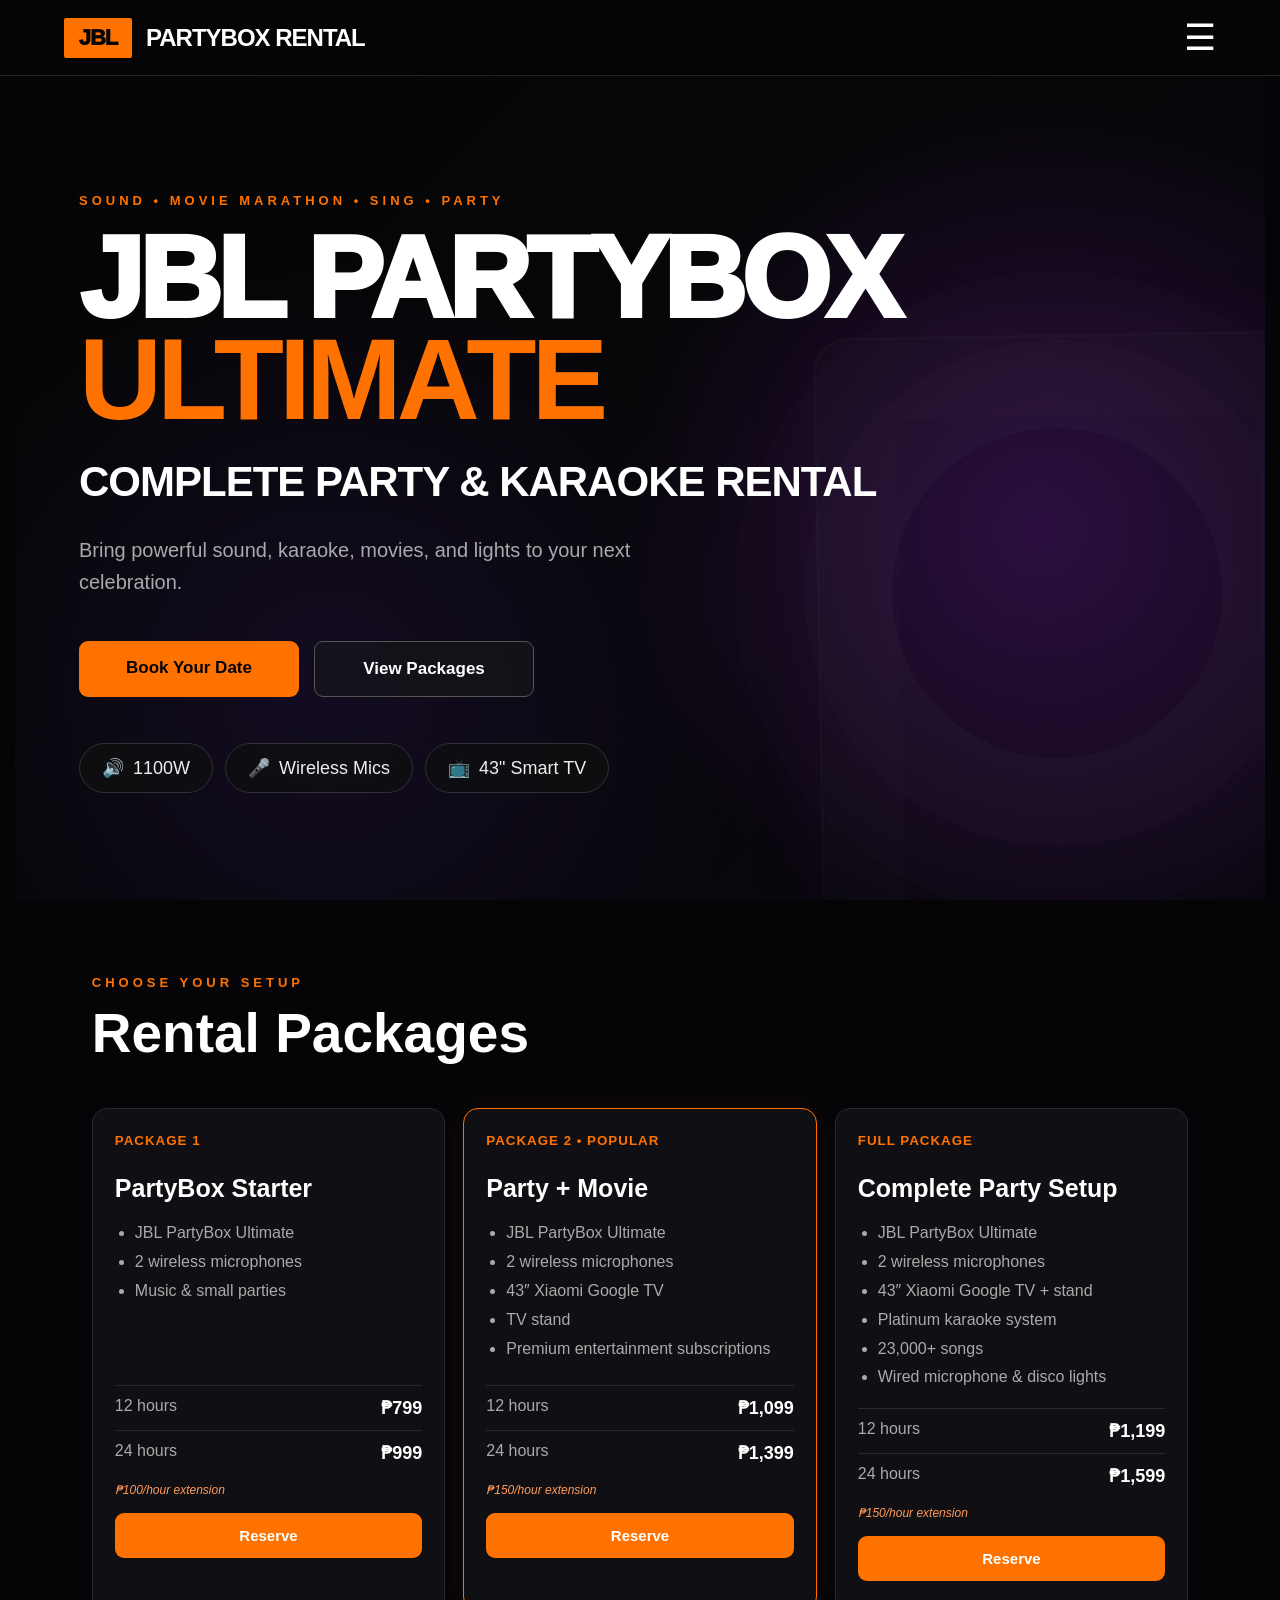
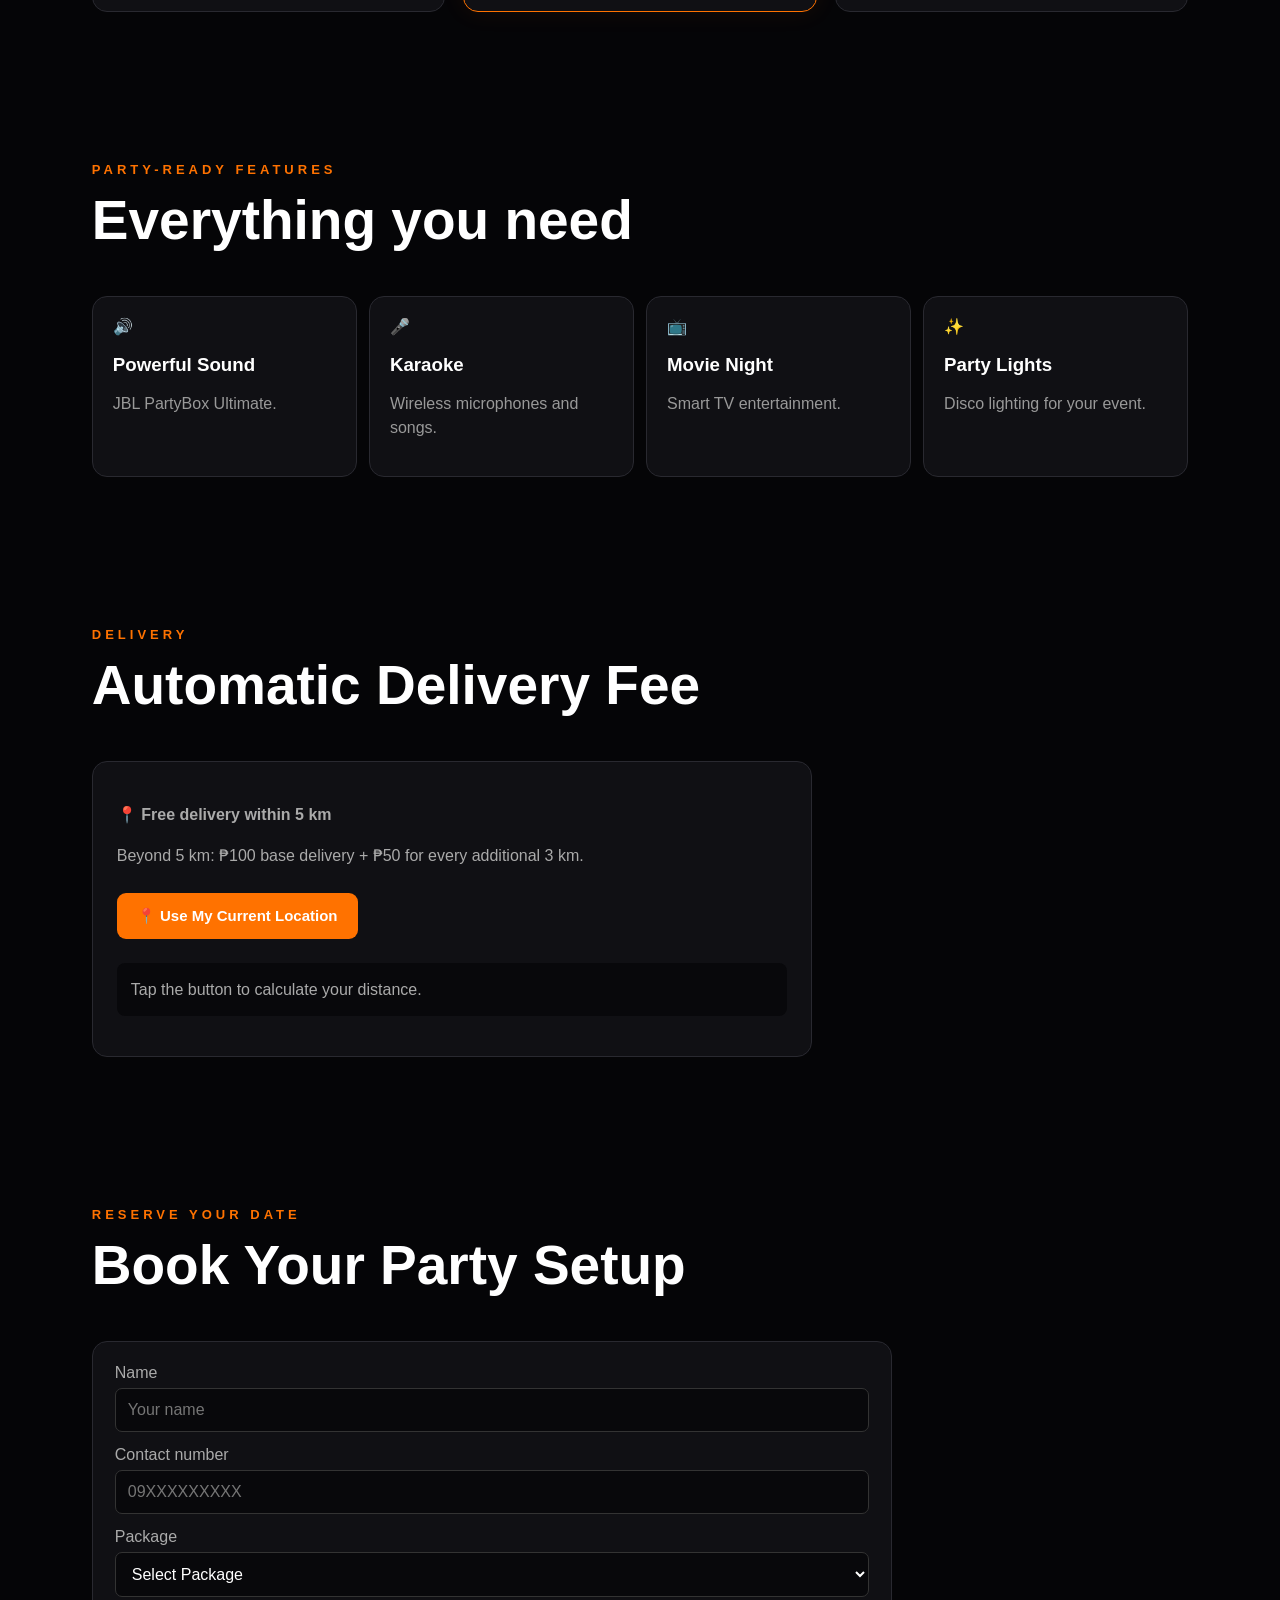
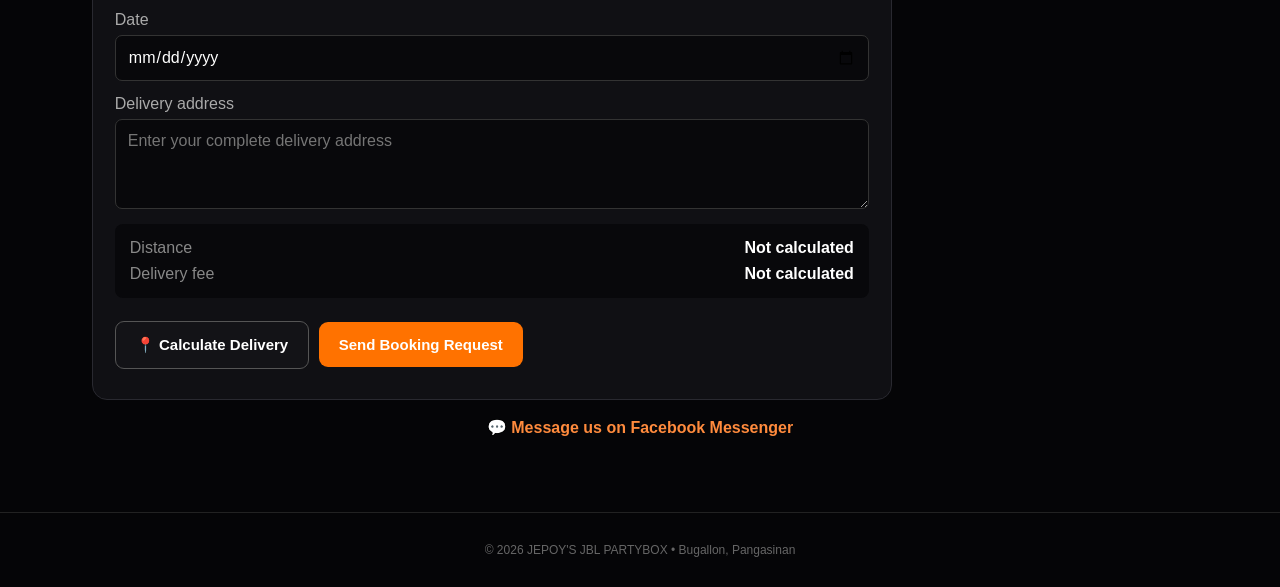
==== commit b248260d: "Update page title in index.html" ====
--- a/index.html
+++ b/index.html
@@ -5,7 +5,7 @@
   <meta charset="utf-8">
   <meta name="viewport" content="width=device-width, initial-scale=1">
 
-  <title>JEPOY'S JBL PARTYBOX | Rental</title>
+  <title>PARTYBOX | Rental</title>
 
   <link rel="stylesheet" href="style.css">
 </head>
--- a/style.css
+++ b/style.css
@@ -13,76 +13,201 @@
   font-family: Arial, Helvetica, sans-serif;
 }
 
-/* HEADER */
+
+/* ========================================
+   HEADER
+======================================== */
 
 header {
   position: sticky;
   top: 0;
-  z-index: 5;
-  padding: 15px 6%;
+  z-index: 10;
+
+  height: 76px;
+  padding: 0 5%;
+
   display: flex;
   justify-content: space-between;
   align-items: center;
-  background: rgba(7, 7, 10, 0.9);
-  backdrop-filter: blur(12px);
+
+  background: #050505;
   border-bottom: 1px solid #222;
 }
 
 .logo {
+  display: flex;
+  align-items: center;
+  gap: 14px;
+
   color: #ffffff;
   text-decoration: none;
+}
+
+.jbl-box {
+  width: 68px;
+  height: 40px;
+
+  display: flex;
+  align-items: center;
+  justify-content: center;
+
+  background: #ff7200;
+  color: #050505;
+
+  border-radius: 2px;
+
+  font-size: 22px;
+  font-weight: 1000;
+  letter-spacing: -1px;
+}
+
+.logo strong {
+  font-size: 24px;
   font-weight: 900;
-  font-size: 16px;
-}
-
-.logo span {
-  color: #ff7200;
+  letter-spacing: -1px;
+}
+
+.menu-btn {
+  background: transparent;
+  border: 0;
+
+  color: #ffffff;
+
+  font-size: 36px;
+  line-height: 1;
+
+  cursor: pointer;
+  padding: 0;
 }
 
 .topbtn {
-  color: #ffffff;
-  text-decoration: none;
-  background: #ff7200;
-  padding: 9px 15px;
-  border-radius: 20px;
-  font-weight: 800;
-}
-
-
-/* HERO */
+  display: none;
+}
+
+
+/* ========================================
+   HERO
+======================================== */
 
 .hero {
-  min-height: 82vh;
-  padding: 80px 7%;
+  min-height: calc(100vh - 76px);
+
+  padding: 80px 5% 70px;
+
   display: flex;
-  flex-direction: column;
-  justify-content: center;
+  align-items: center;
+
+  position: relative;
+  overflow: hidden;
 
   background:
     radial-gradient(
-      circle at 80% 25%,
-      #43136b,
-      transparent 35%
+      circle at 82% 55%,
+      rgba(73, 22, 108, 0.55),
+      transparent 38%
     ),
     radial-gradient(
-      circle at 20% 75%,
-      #102e55,
+      circle at 25% 75%,
+      rgba(35, 20, 65, 0.45),
       transparent 38%
+    ),
+    linear-gradient(
+      135deg,
+      #050505 0%,
+      #070609 55%,
+      #0c0712 100%
     );
 }
+
+
+/* subtle speaker-style background */
+
+.hero::before {
+  content: "";
+
+  position: absolute;
+
+  width: 520px;
+  height: 720px;
+
+  right: -80px;
+  bottom: -160px;
+
+  border: 3px solid rgba(255,255,255,0.025);
+  border-radius: 35px;
+
+  box-shadow:
+    inset 0 0 0 80px rgba(255,255,255,0.008),
+    0 0 80px rgba(72,20,105,0.08);
+
+  transform: rotate(-1deg);
+
+  pointer-events: none;
+}
+
+
+/* large speaker circles */
+
+.hero::after {
+  content: "";
+
+  position: absolute;
+
+  width: 330px;
+  height: 330px;
+
+  right: 2%;
+  bottom: 15%;
+
+  border: 18px solid rgba(255,255,255,0.025);
+
+  border-radius: 50%;
+
+  box-shadow:
+    0 0 0 70px rgba(255,255,255,0.012),
+    0 0 0 140px rgba(255,255,255,0.008);
+
+  pointer-events: none;
+}
+
+.hero-content {
+  position: relative;
+  z-index: 2;
+
+  width: 100%;
+  max-width: 900px;
+}
+
+
+/* ========================================
+   ORANGE LABEL
+======================================== */
 
 .orange {
   color: #ff7200;
-  font-size: 12px;
+
+  font-size: 13px;
   font-weight: 900;
-  letter-spacing: 2px;
-}
+
+  letter-spacing: 4px;
+
+  margin: 0 0 15px;
+}
+
+
+/* ========================================
+   HERO TITLE
+======================================== */
 
 .hero h1 {
-  font-size: clamp(48px, 11vw, 105px);
-  line-height: 0.9;
-  margin: 5px 0 20px;
-  letter-spacing: -4px;
+  font-size: clamp(58px, 11vw, 115px);
+
+  line-height: 0.88;
+
+  margin: 20px 0 28px;
+
+  letter-spacing: -5px;
+
   font-weight: 1000;
 }
 
@@ -90,125 +215,297 @@
   color: #ff7200;
 }
 
-.hero p:not(.orange) {
+
+/* ========================================
+   HERO SUBTITLE
+======================================== */
+
+.hero h2 {
+  margin: 0 0 28px;
+
+  font-size: clamp(24px, 4vw, 42px);
+
+  line-height: 1.15;
+
+  letter-spacing: -1px;
+
+  font-weight: 900;
+}
+
+
+/* ========================================
+   HERO DESCRIPTION
+======================================== */
+
+.hero-description {
   color: #aaaaaa;
-  max-width: 600px;
+
+  max-width: 650px;
+
   line-height: 1.6;
-  font-size: 17px;
-}
-
-
-/* BUTTONS */
+
+  font-size: 20px;
+
+  margin: 0 0 35px;
+}
+
+
+/* ========================================
+   BUTTONS
+======================================== */
 
 .btn {
   display: inline-block;
+
   background: #ff7200;
   color: #ffffff;
+
   border: 0;
-  border-radius: 8px;
-  padding: 12px 18px;
+
+  border-radius: 9px;
+
+  padding: 14px 20px;
+
   text-decoration: none;
+
   font-weight: 800;
+
   cursor: pointer;
-  font-size: 14px;
+
+  font-size: 15px;
+
   margin: 8px 5px 8px 0;
+
+  transition:
+    transform 0.2s ease,
+    opacity 0.2s ease,
+    background 0.2s ease;
+}
+
+.btn:hover {
+  transform: translateY(-2px);
+  opacity: 0.92;
 }
 
 .btn.dark {
-  background: #17171c;
-  border: 1px solid #444;
-}
-
-
-/* SECTIONS */
+  background: rgba(20,20,25,0.75);
+
+  color: #ffffff;
+
+  border: 1px solid #555;
+}
+
+.hero-buttons {
+  display: flex;
+
+  flex-wrap: wrap;
+
+  gap: 10px;
+}
+
+.hero-main-btn,
+.hero-package-btn {
+  min-width: 220px;
+
+  padding: 17px 28px;
+
+  font-size: 17px;
+
+  text-align: center;
+}
+
+.hero-main-btn {
+  background: #ff7200;
+  color: #050505;
+}
+
+.hero-package-btn {
+  background: rgba(20,20,25,0.7);
+  border: 1px solid #555;
+}
+
+
+/* ========================================
+   HERO FEATURES
+======================================== */
+
+.hero-features {
+  display: flex;
+
+  flex-wrap: wrap;
+
+  gap: 12px;
+
+  margin-top: 38px;
+}
+
+.hero-feature {
+  display: flex;
+
+  align-items: center;
+
+  gap: 9px;
+
+  padding: 13px 22px;
+
+  border: 1px solid #303035;
+
+  background: rgba(15,15,17,0.82);
+
+  border-radius: 40px;
+
+  color: #eeeeee;
+
+  font-size: 18px;
+
+  backdrop-filter: blur(8px);
+}
+
+.hero-feature span {
+  white-space: nowrap;
+}
+
+
+/* ========================================
+   SECTIONS
+======================================== */
 
 section {
   max-width: 1250px;
+
   margin: auto;
+
   padding: 75px 6%;
 }
 
 section h2 {
   font-size: clamp(32px, 6vw, 55px);
+
   margin-top: 5px;
-}
-
-
-/* PACKAGE CARDS */
+
+  line-height: 1.05;
+}
+
+
+/* ========================================
+   PACKAGE CARDS
+======================================== */
 
 .cards {
   display: grid;
-  grid-template-columns: repeat(3, 1fr);
+
+  grid-template-columns:
+    repeat(3, 1fr);
+
   gap: 18px;
 }
 
 .cards article {
   background: #101014;
+
   border: 1px solid #292930;
+
   border-radius: 15px;
+
   padding: 22px;
+
+  transition:
+    transform 0.2s ease,
+    border-color 0.2s ease;
+}
+
+.cards article:hover {
+  transform: translateY(-4px);
 }
 
 .cards article.featured {
   border-color: #ff7200;
+
+  box-shadow:
+    0 0 25px rgba(255,114,0,0.08);
 }
 
 .cards small {
   color: #ff7200;
+
   font-weight: 900;
+
   letter-spacing: 1px;
 }
 
 .cards h3 {
   font-size: 25px;
+
+  margin-bottom: 15px;
 }
 
 .cards ul {
   color: #aaaaaa;
+
   line-height: 1.8;
+
   min-height: 150px;
+
   padding-left: 20px;
 }
 
 .cards article > div {
   display: flex;
+
   justify-content: space-between;
+
   border-top: 1px solid #292930;
+
   padding: 11px 0;
+
   color: #aaaaaa;
 }
 
 .cards b {
   color: #ffffff;
+
   font-size: 18px;
 }
 
 .cards em {
   display: block;
+
   color: #ff9a5a;
+
   font-size: 12px;
+
   margin: 8px 0;
 }
 
 .cards .btn {
   width: 100%;
+
   text-align: center;
 }
 
 
-/* FEATURES */
+/* ========================================
+   FEATURES
+======================================== */
 
 .features {
   display: grid;
-  grid-template-columns: repeat(4, 1fr);
+
+  grid-template-columns:
+    repeat(4, 1fr);
+
   gap: 12px;
 }
 
 .features div {
   background: #101014;
+
   border: 1px solid #292930;
+
   border-radius: 15px;
+
   padding: 20px;
+
   min-height: 160px;
 }
 
@@ -218,46 +515,73 @@
 
 .features p {
   color: #999999;
+
   line-height: 1.5;
 }
 
 
-/* DELIVERY */
+/* ========================================
+   DELIVERY
+======================================== */
 
 .delivery {
   max-width: 720px;
+
   background: #101014;
+
   border: 1px solid #292930;
+
   border-radius: 15px;
+
   padding: 24px;
 }
 
 .delivery p {
   color: #aaaaaa;
+
   line-height: 1.6;
 }
 
 #result {
   background: #08080b;
+
   padding: 14px;
+
   border-radius: 8px;
+
   min-height: 45px;
-}
-
-
-/* BOOKING FORM */
+
+  line-height: 1.6;
+}
+
+#result a {
+  color: #ff7200;
+
+  font-weight: 700;
+}
+
+
+/* ========================================
+   BOOKING FORM
+======================================== */
 
 form {
   background: #101014;
+
   border: 1px solid #292930;
+
   border-radius: 15px;
+
   padding: 22px;
+
   max-width: 800px;
 }
 
 label {
   display: block;
+
   color: #aaaaaa;
+
   margin-bottom: 14px;
 }
 
@@ -265,31 +589,60 @@
 select,
 textarea {
   display: block;
+
   width: 100%;
+
   margin-top: 6px;
+
   padding: 12px;
+
   background: #08080b;
+
   color: #ffffff;
+
   border: 1px solid #333333;
+
   border-radius: 7px;
+
   font: inherit;
+
+  outline: none;
+}
+
+input:focus,
+select:focus,
+textarea:focus {
+  border-color: #ff7200;
+
+  box-shadow:
+    0 0 0 2px rgba(255,114,0,0.1);
 }
 
 textarea {
   min-height: 90px;
+
   resize: vertical;
 }
 
 
-/* DELIVERY SUMMARY */
+/* ========================================
+   DELIVERY SUMMARY
+======================================== */
 
 .summary {
   display: grid;
-  grid-template-columns: 1fr 1fr;
+
+  grid-template-columns:
+    1fr 1fr;
+
   gap: 8px;
+
   background: #08080b;
+
   padding: 15px;
+
   border-radius: 8px;
+
   margin: 15px 0;
 }
 
@@ -299,33 +652,54 @@
 
 .summary b {
   color: #ffffff;
+
   text-align: right;
 }
 
 
-/* MESSENGER */
+/* ========================================
+   MESSENGER
+======================================== */
 
 .messenger {
   display: block;
+
   text-align: center;
+
   color: #ff8b3d;
+
   margin-top: 18px;
+
   text-decoration: none;
-}
-
-
-/* FOOTER */
+
+  font-weight: 700;
+}
+
+.messenger:hover {
+  color: #ff7200;
+}
+
+
+/* ========================================
+   FOOTER
+======================================== */
 
 footer {
   text-align: center;
+
   border-top: 1px solid #222222;
+
   color: #666666;
+
   padding: 30px;
+
   font-size: 12px;
 }
 
 
-/* MOBILE */
+/* ========================================
+   TABLET
+======================================== */
 
 @media (max-width: 850px) {
 
@@ -334,33 +708,255 @@
   }
 
   .features {
-    grid-template-columns: 1fr;
+    grid-template-columns: 1fr 1fr;
   }
 
   .hero {
     min-height: 75vh;
+
     padding-top: 60px;
   }
 
 }
 
-@media (max-width: 500px) {
+
+/* ========================================
+   MOBILE
+======================================== */
+
+@media (max-width: 600px) {
+
+  header {
+    height: 76px;
+
+    padding: 0 5%;
+  }
+
+
+  .jbl-box {
+    width: 68px;
+    height: 40px;
+
+    font-size: 21px;
+  }
+
+
+  .logo strong {
+    font-size: 21px;
+  }
+
+
+  .menu-btn {
+    font-size: 34px;
+  }
+
+
+  .hero {
+    min-height: calc(100vh - 76px);
+
+    padding:
+      80px 6%
+      60px;
+
+    align-items: center;
+  }
+
+
+  .hero-content {
+    width: 100%;
+  }
+
+
+  .orange {
+    font-size: 11px;
+
+    letter-spacing: 3px;
+
+    line-height: 1.5;
+  }
+
+
+  .hero h1 {
+    font-size:
+      clamp(52px, 14vw, 82px);
+
+    letter-spacing: -4px;
+
+    margin-top: 22px;
+  }
+
+
+  .hero h2 {
+    font-size: 25px;
+
+    line-height: 1.15;
+
+    margin-top: 30px;
+  }
+
+
+  .hero-description {
+    font-size: 18px;
+
+    line-height: 1.55;
+  }
+
+
+  .hero-buttons {
+    display: grid;
+
+    grid-template-columns:
+      1fr 1fr;
+
+    gap: 8px;
+  }
+
+
+  .hero-main-btn,
+  .hero-package-btn {
+    min-width: 0;
+
+    width: 100%;
+
+    padding:
+      17px 10px;
+
+    font-size: 15px;
+  }
+
+
+  .hero-features {
+    display: flex;
+
+    gap: 10px;
+
+    margin-top: 32px;
+  }
+
+
+  .hero-feature {
+    font-size: 17px;
+
+    padding:
+      12px 17px;
+  }
+
+
+  .hero::before {
+    width: 380px;
+
+    height: 600px;
+
+    right: -180px;
+
+    bottom: -100px;
+  }
+
+
+  .hero::after {
+    width: 300px;
+
+    height: 300px;
+
+    right: -90px;
+
+    bottom: 5%;
+  }
+
 
   section {
-    padding: 55px 5%;
-  }
-
-  .hero {
-    padding-left: 6%;
-    padding-right: 6%;
-  }
-
-  .hero h1 {
-    letter-spacing: -2px;
-  }
+    padding:
+      55px 5%;
+  }
+
 
   .cards ul {
     min-height: auto;
   }
 
-}
+
+  .features {
+    grid-template-columns: 1fr;
+  }
+
+
+  form {
+    padding: 18px;
+  }
+
+
+  .summary {
+    grid-template-columns:
+      1fr 1fr;
+  }
+
+}
+
+
+/* ========================================
+   SMALL PHONES
+======================================== */
+
+@media (max-width: 400px) {
+
+  .logo {
+    gap: 9px;
+  }
+
+
+  .jbl-box {
+    width: 58px;
+
+    height: 36px;
+
+    font-size: 19px;
+  }
+
+
+  .logo strong {
+    font-size: 17px;
+  }
+
+
+  .menu-btn {
+    font-size: 30px;
+  }
+
+
+  .hero {
+    padding-left: 5%;
+
+    padding-right: 5%;
+  }
+
+
+  .hero h1 {
+    font-size: 51px;
+
+    letter-spacing: -3px;
+  }
+
+
+  .hero h2 {
+    font-size: 22px;
+  }
+
+
+  .hero-description {
+    font-size: 16px;
+  }
+
+
+  .hero-buttons {
+    grid-template-columns: 1fr;
+  }
+
+
+  .hero-feature {
+    font-size: 15px;
+
+    padding:
+      11px 14px;
+  }
+
+}
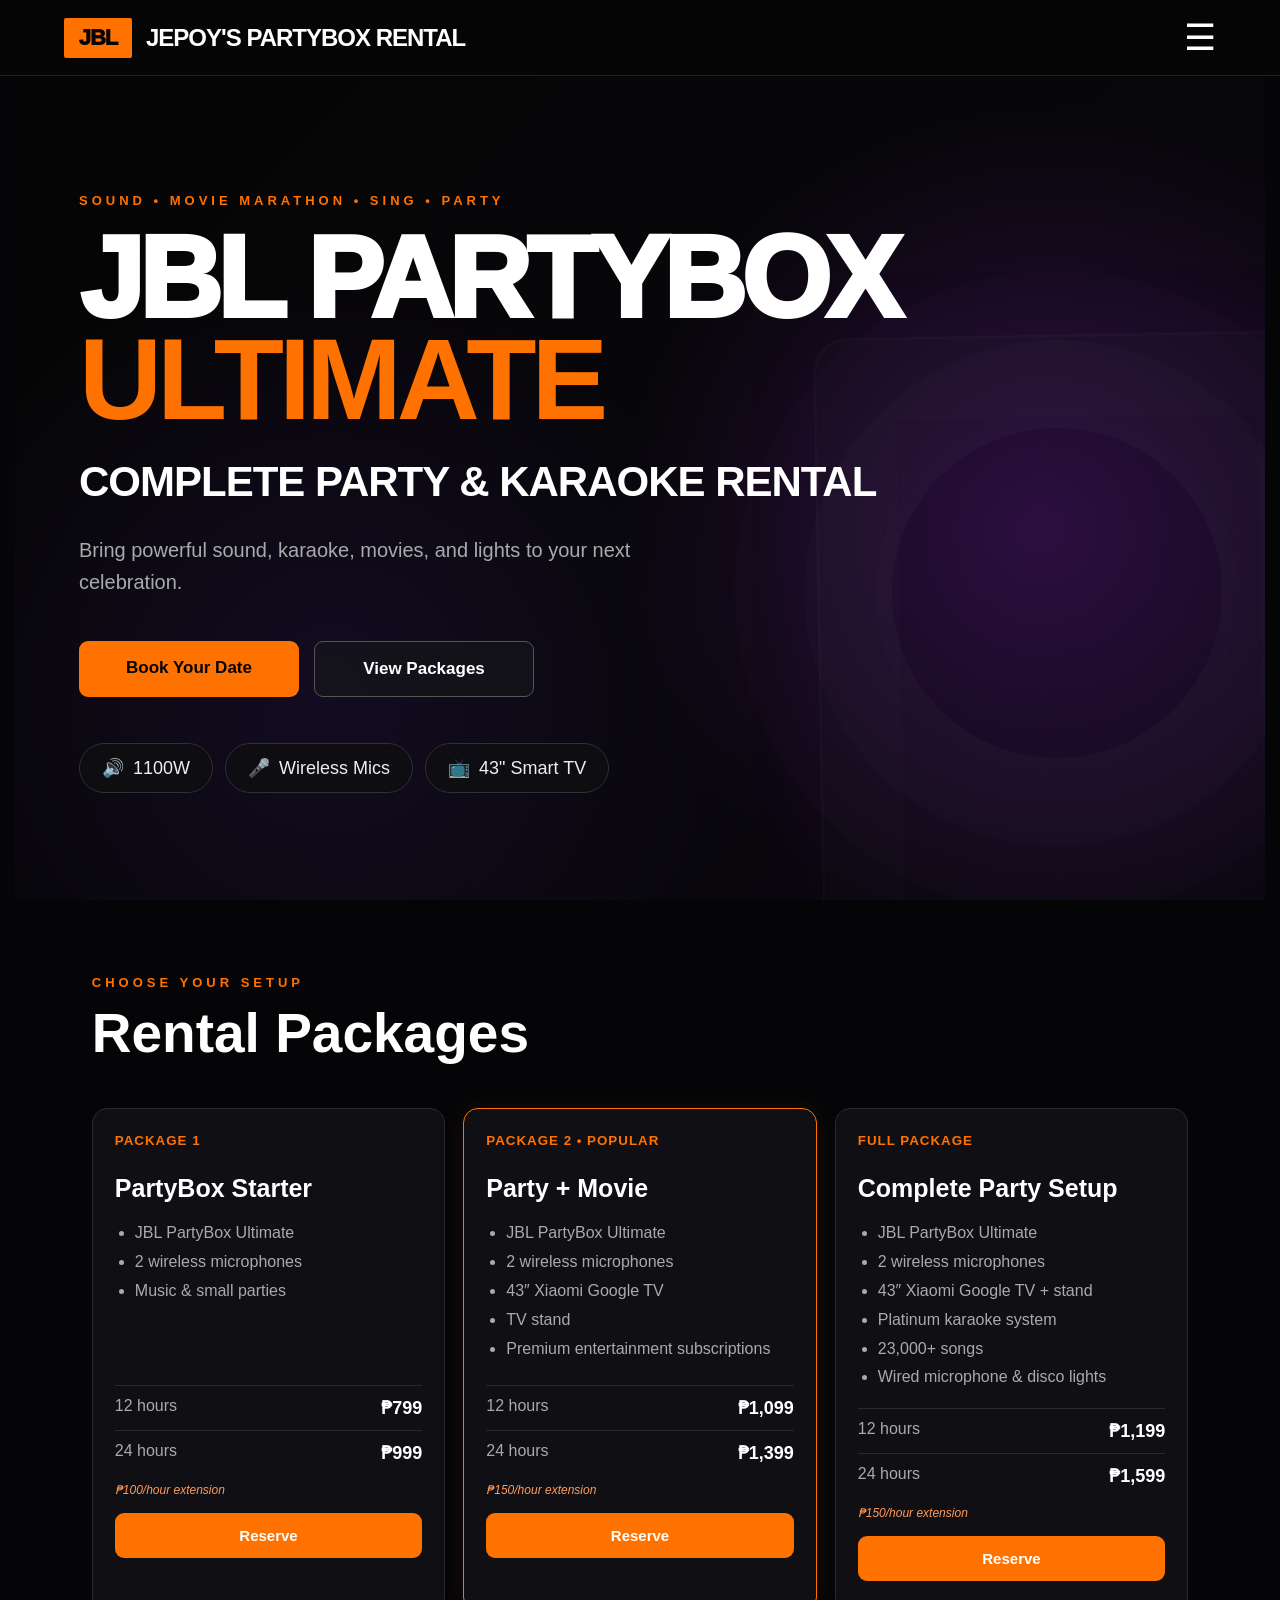
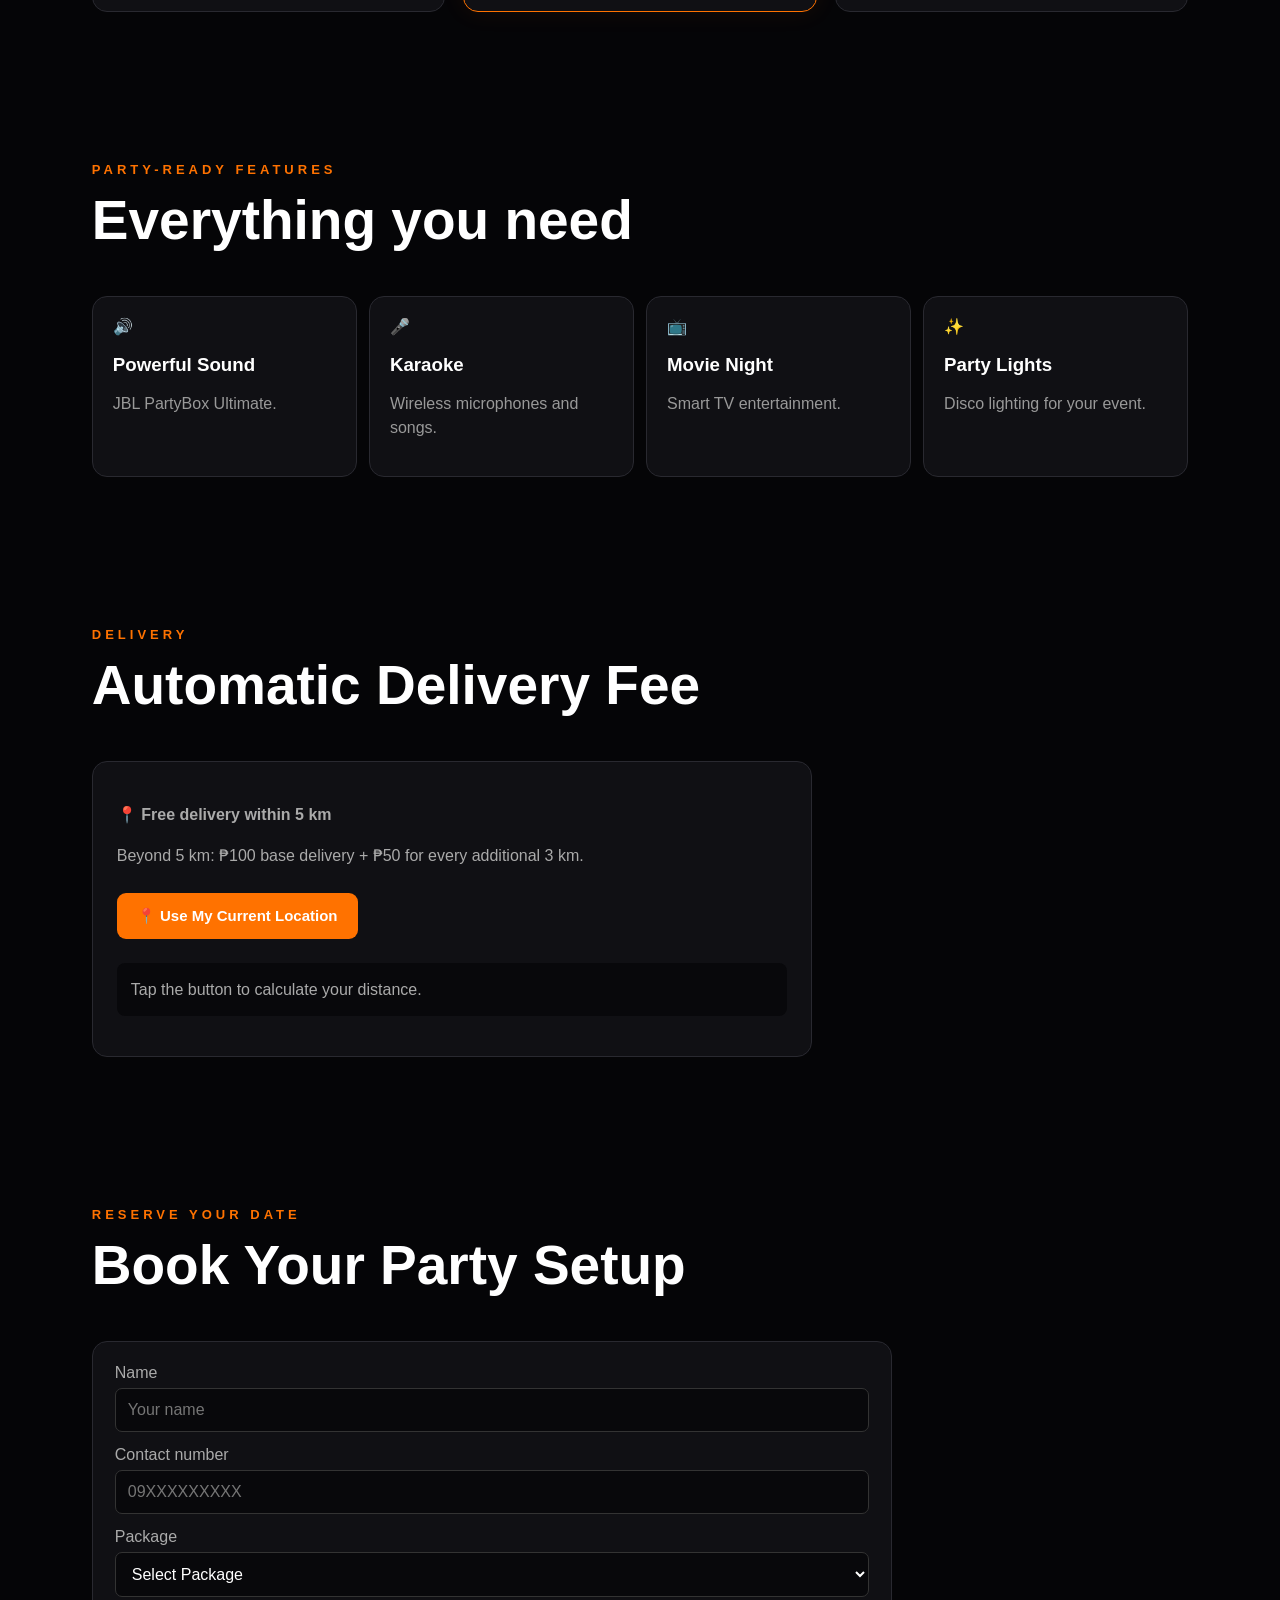
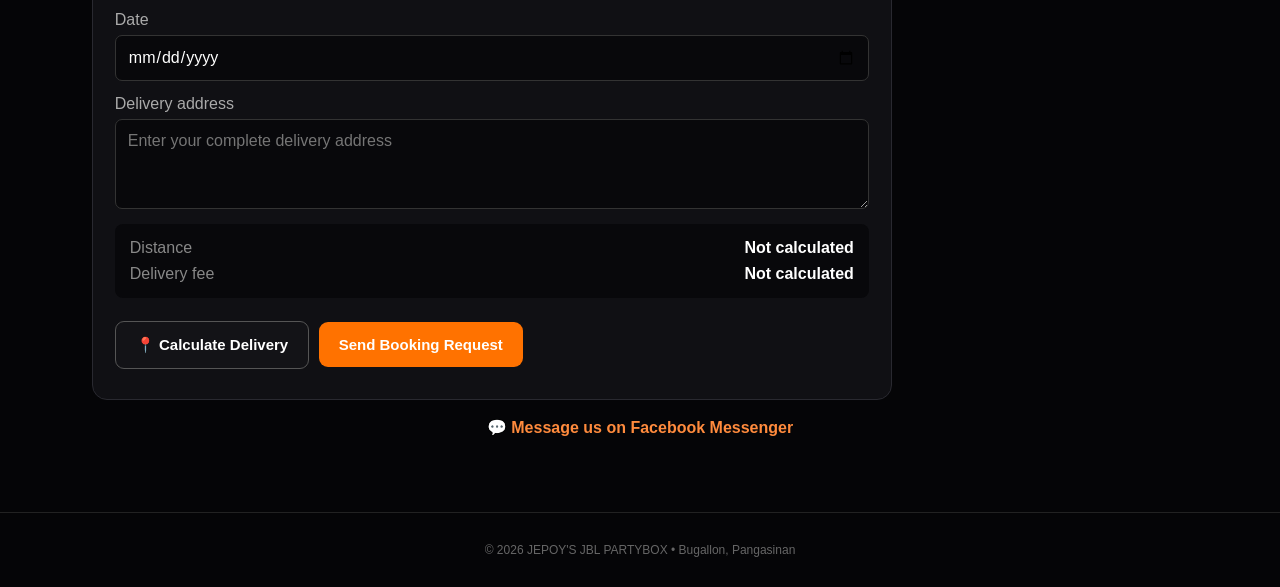
==== commit 2ed026f1: "Update title and strong text for branding" ====
--- a/index.html
+++ b/index.html
@@ -5,7 +5,7 @@
   <meta charset="utf-8">
   <meta name="viewport" content="width=device-width, initial-scale=1">
 
-  <title>PARTYBOX | Rental</title>
+  <title>JEPOY'S JBL PARTYBOX | Rental</title>
 
   <link rel="stylesheet" href="style.css">
 </head>
@@ -27,7 +27,7 @@
     </span>
 
     <strong>
-      PARTYBOX RENTAL
+     JEPOY'S PARTYBOX RENTAL
     </strong>
 
   </a>
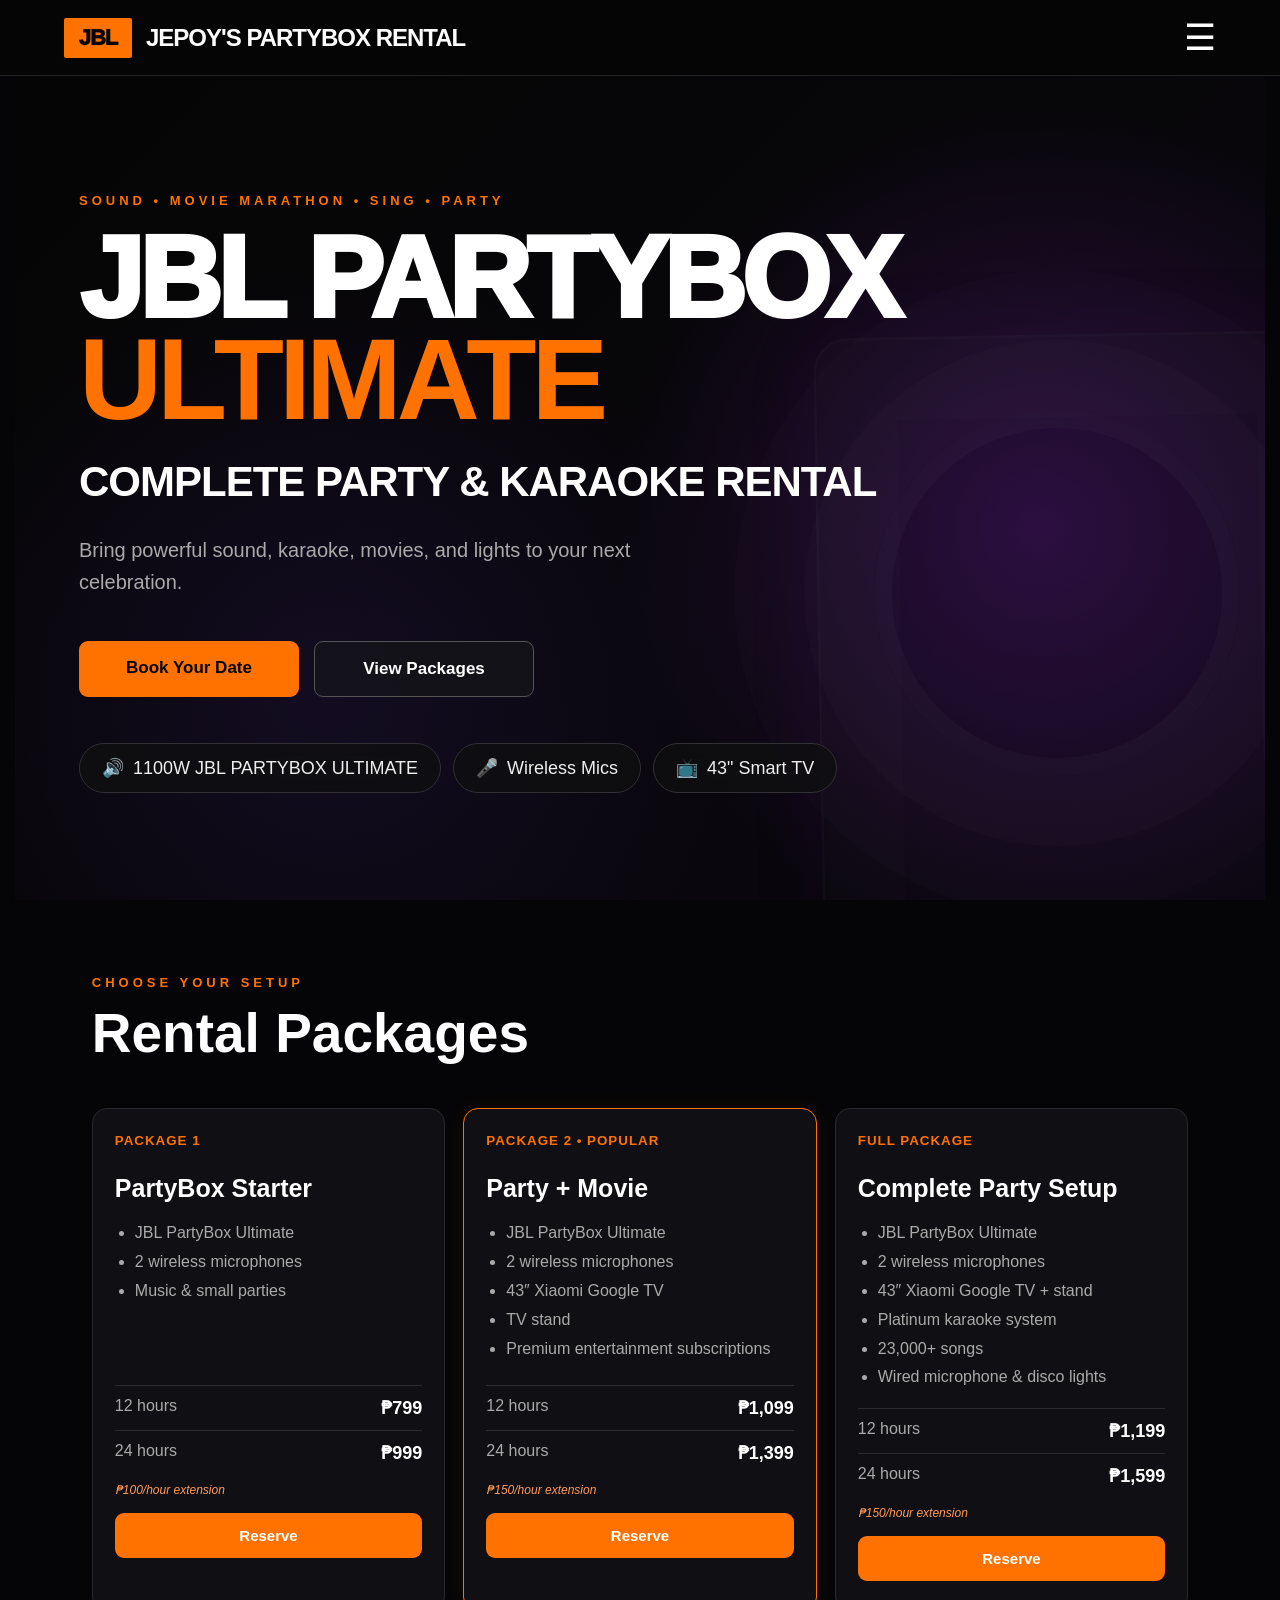
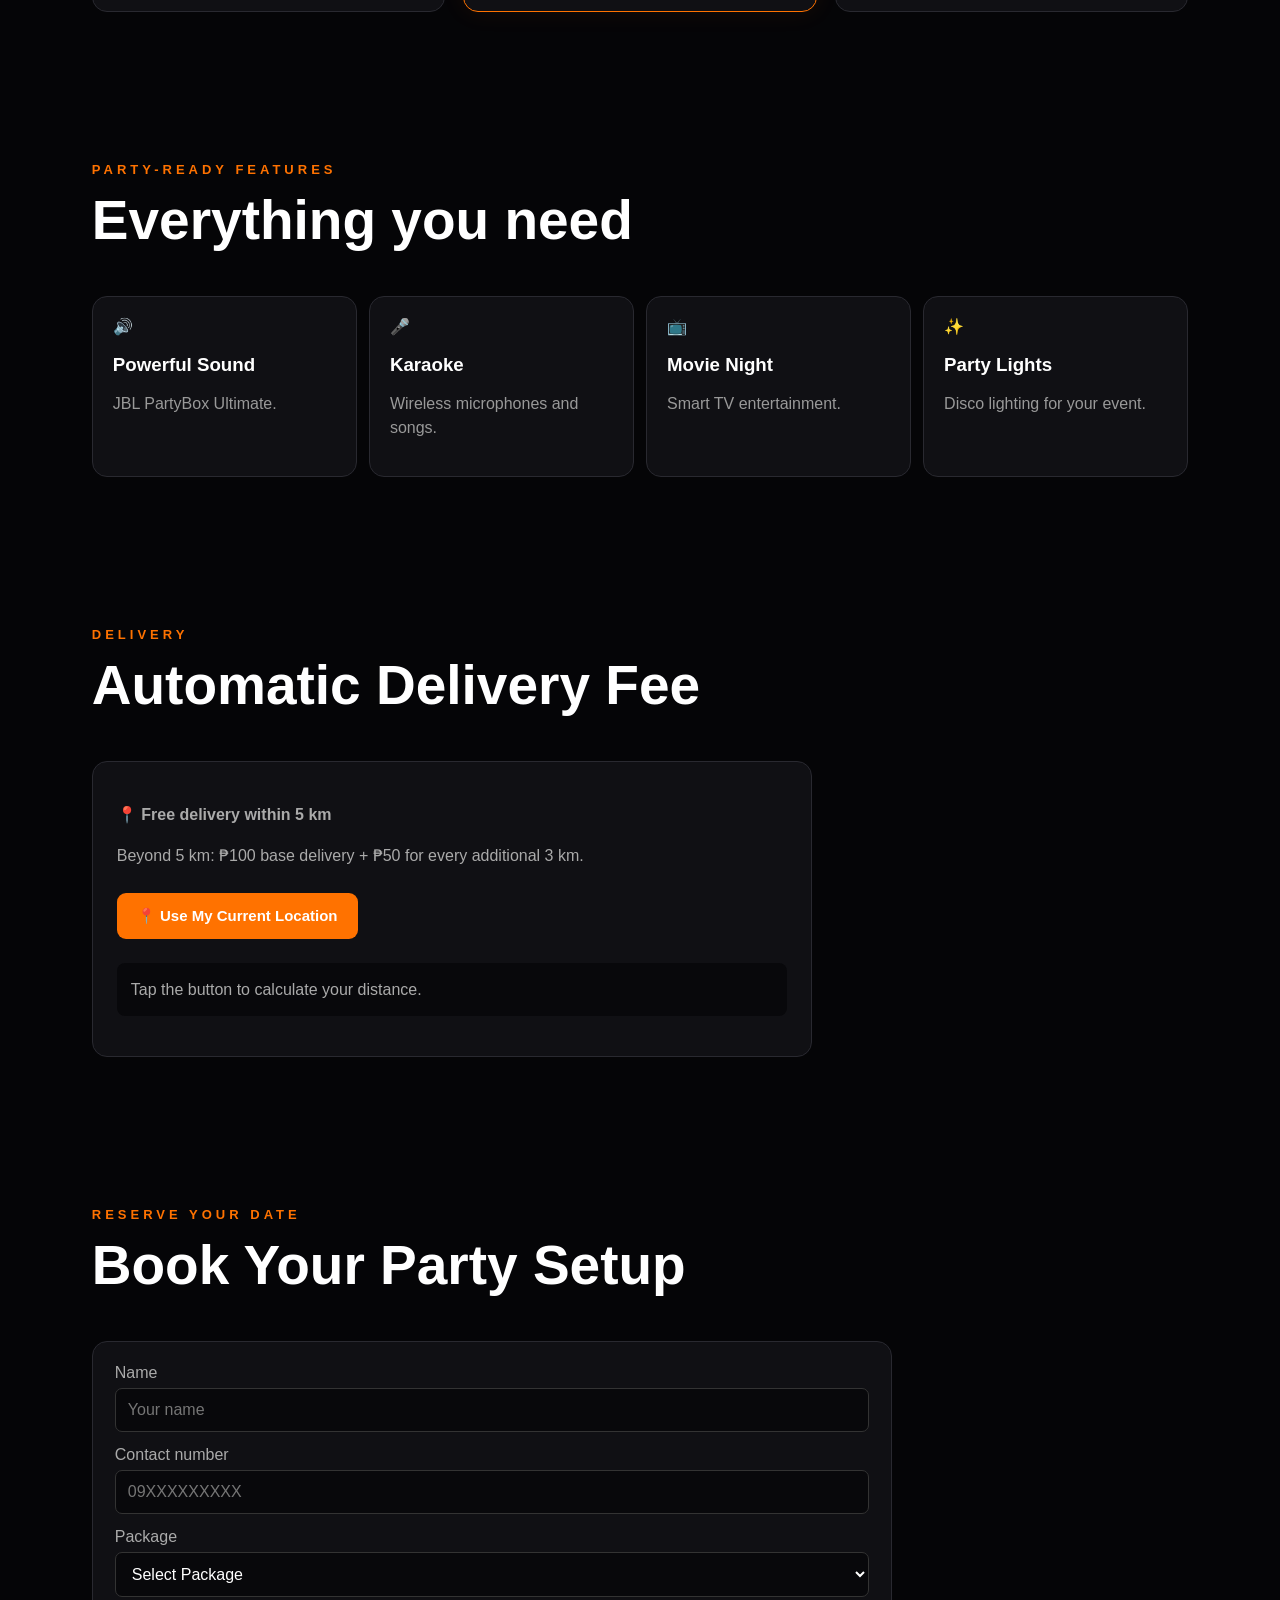
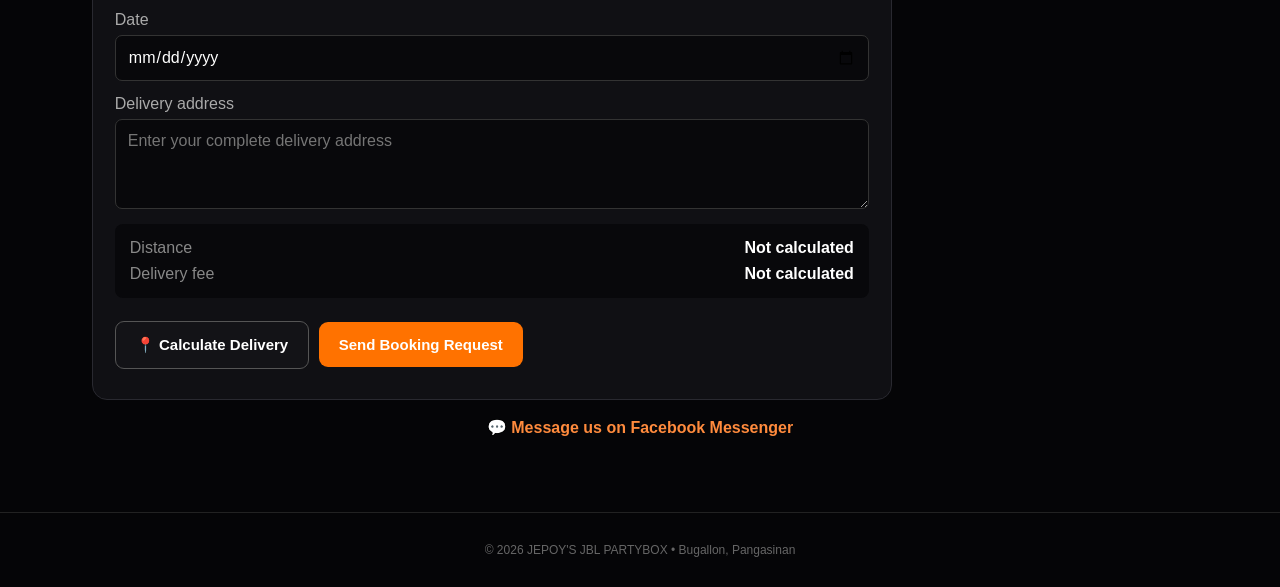
==== commit 281ab559: "Update product description in index.html" ====
--- a/index.html
+++ b/index.html
@@ -107,7 +107,7 @@
         🔊
 
         <span>
-          1100W
+          1100W JBL PARTYBOX ULTIMATE 
         </span>
 
       </div>
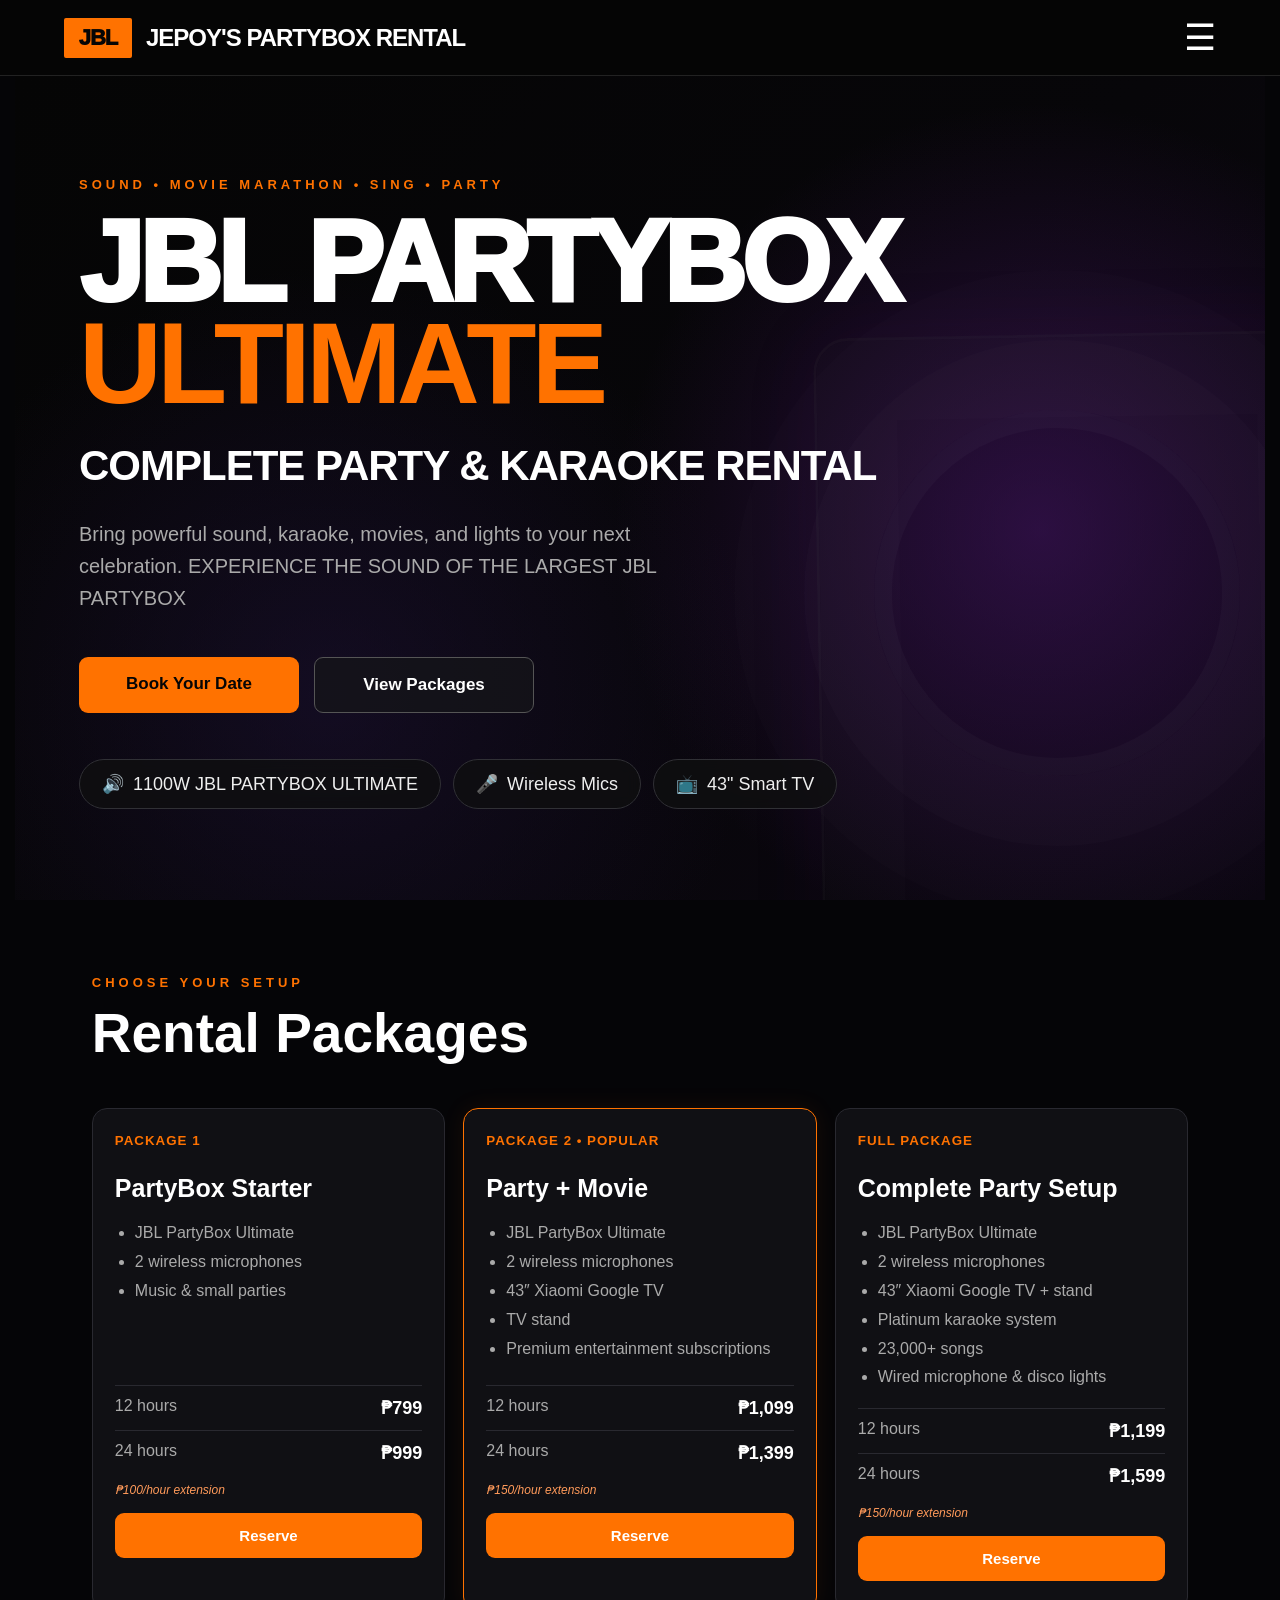
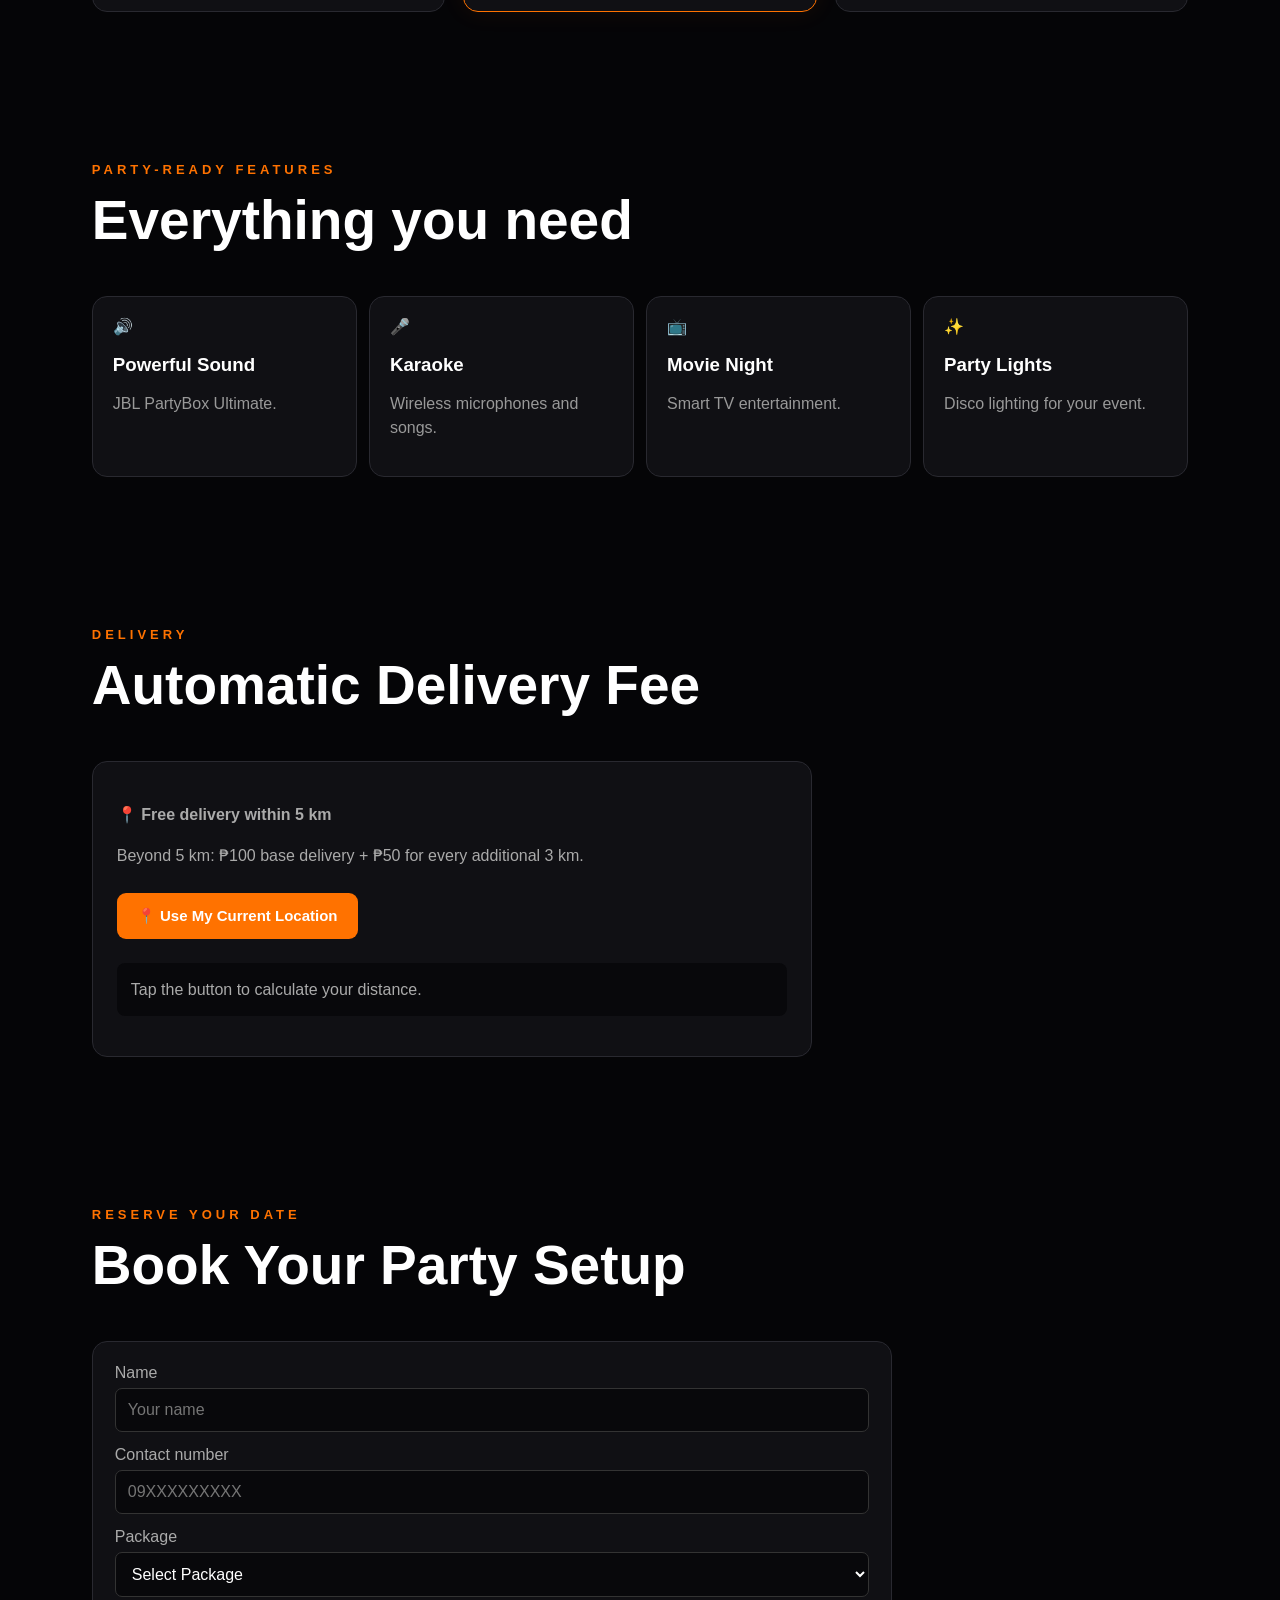
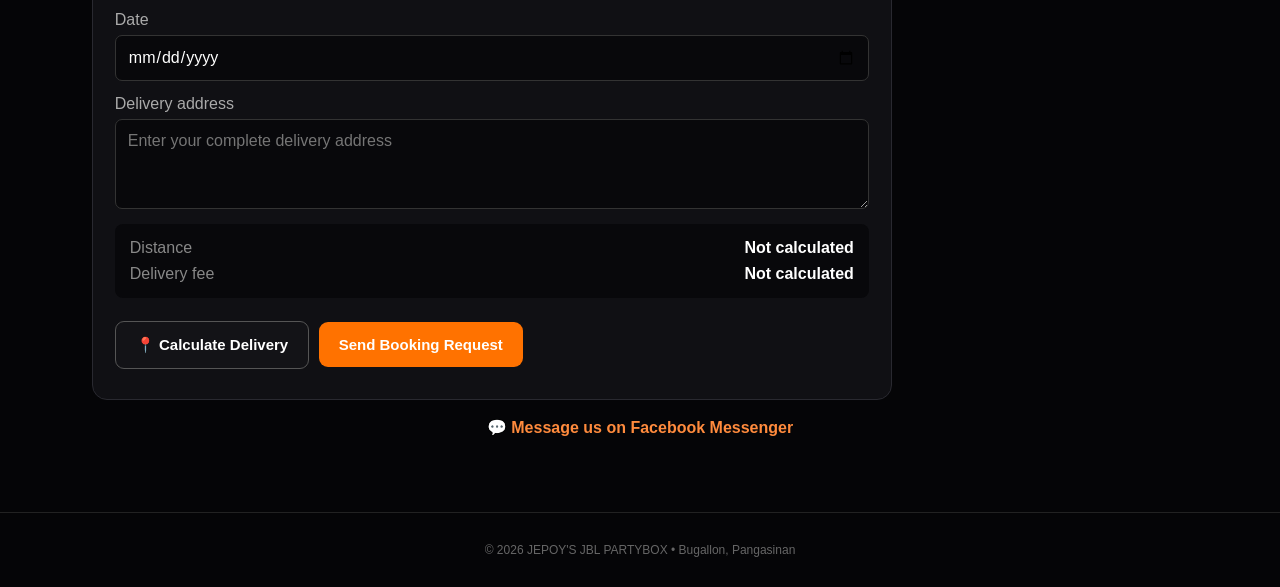
==== commit f63506fd: "Enhance hero description with JBL PartyBox emphasis Added a new line to emphasize the JBL PartyBox e" ====
--- a/index.html
+++ b/index.html
@@ -74,6 +74,7 @@
     <p class="hero-description">
       Bring powerful sound, karaoke, movies, and
       lights to your next celebration.
+      EXPERIENCE THE SOUND OF THE LARGEST JBL PARTYBOX 
     </p>
 
 
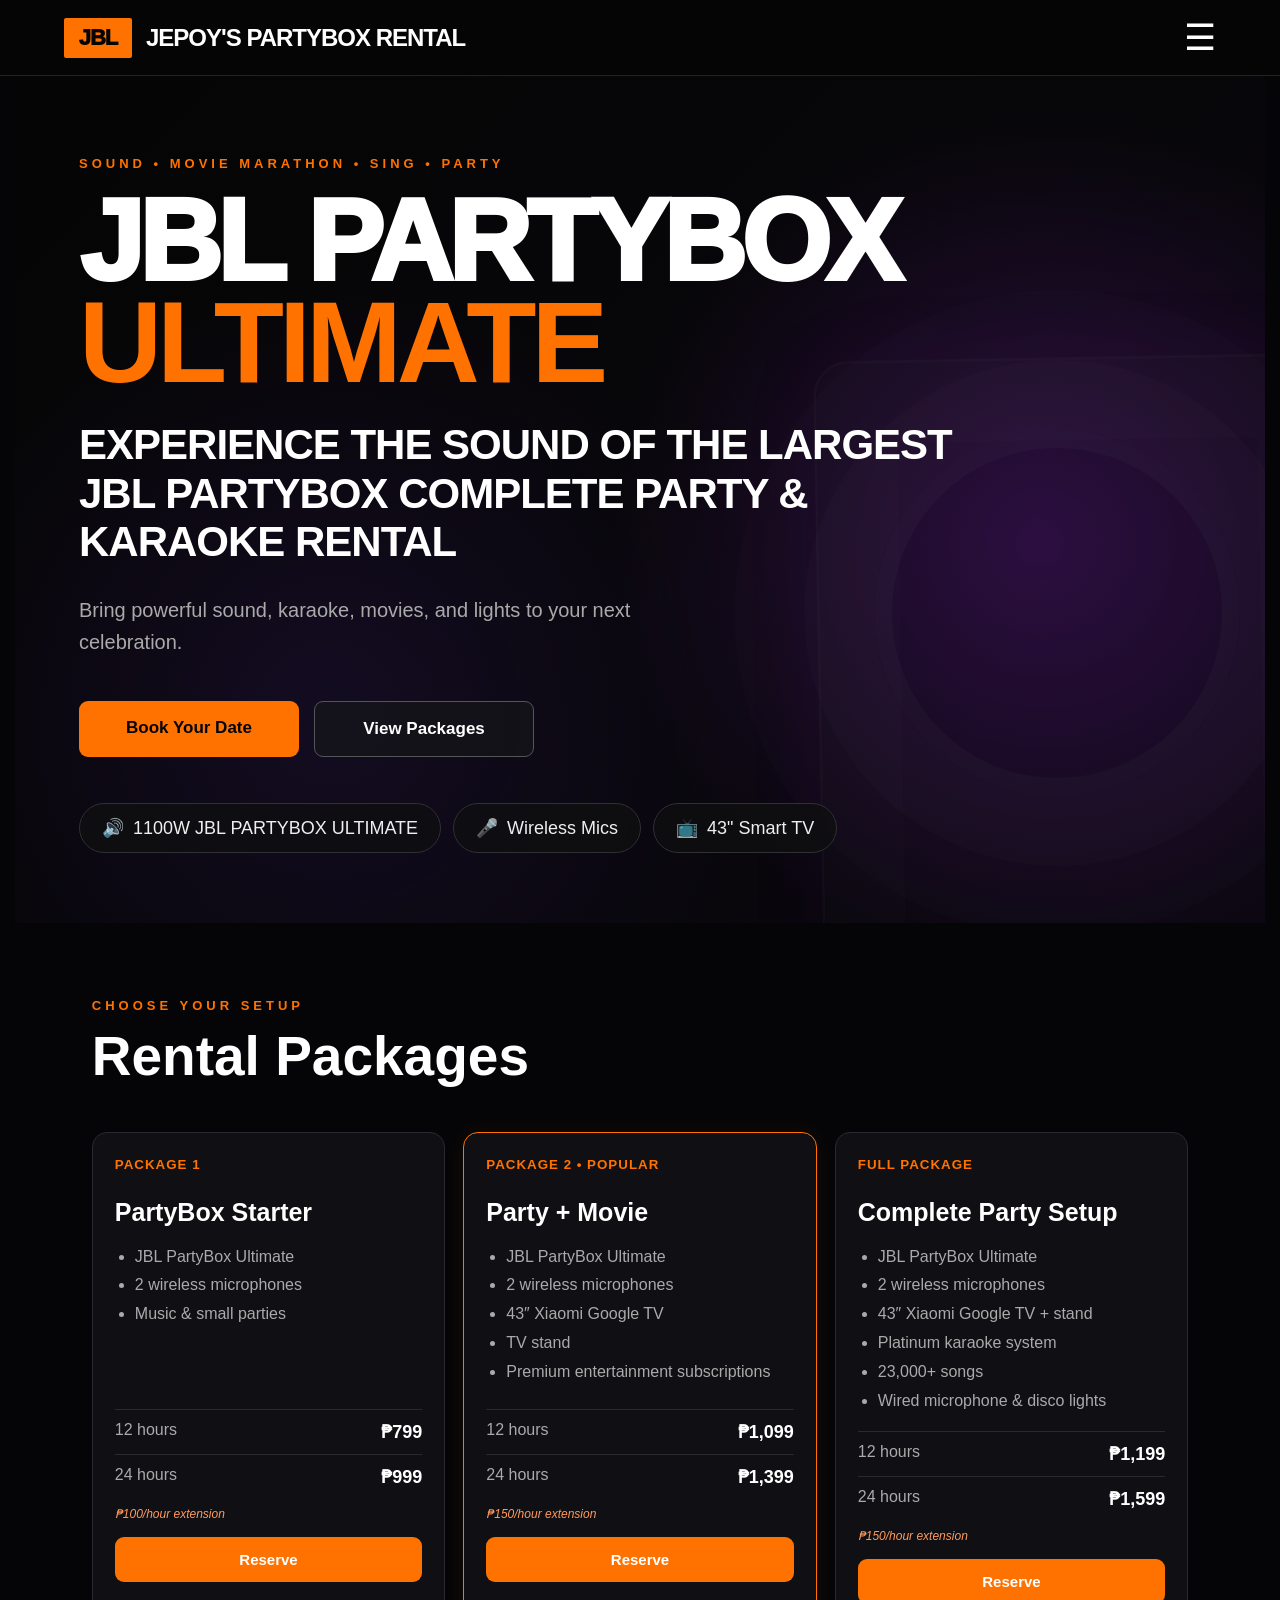
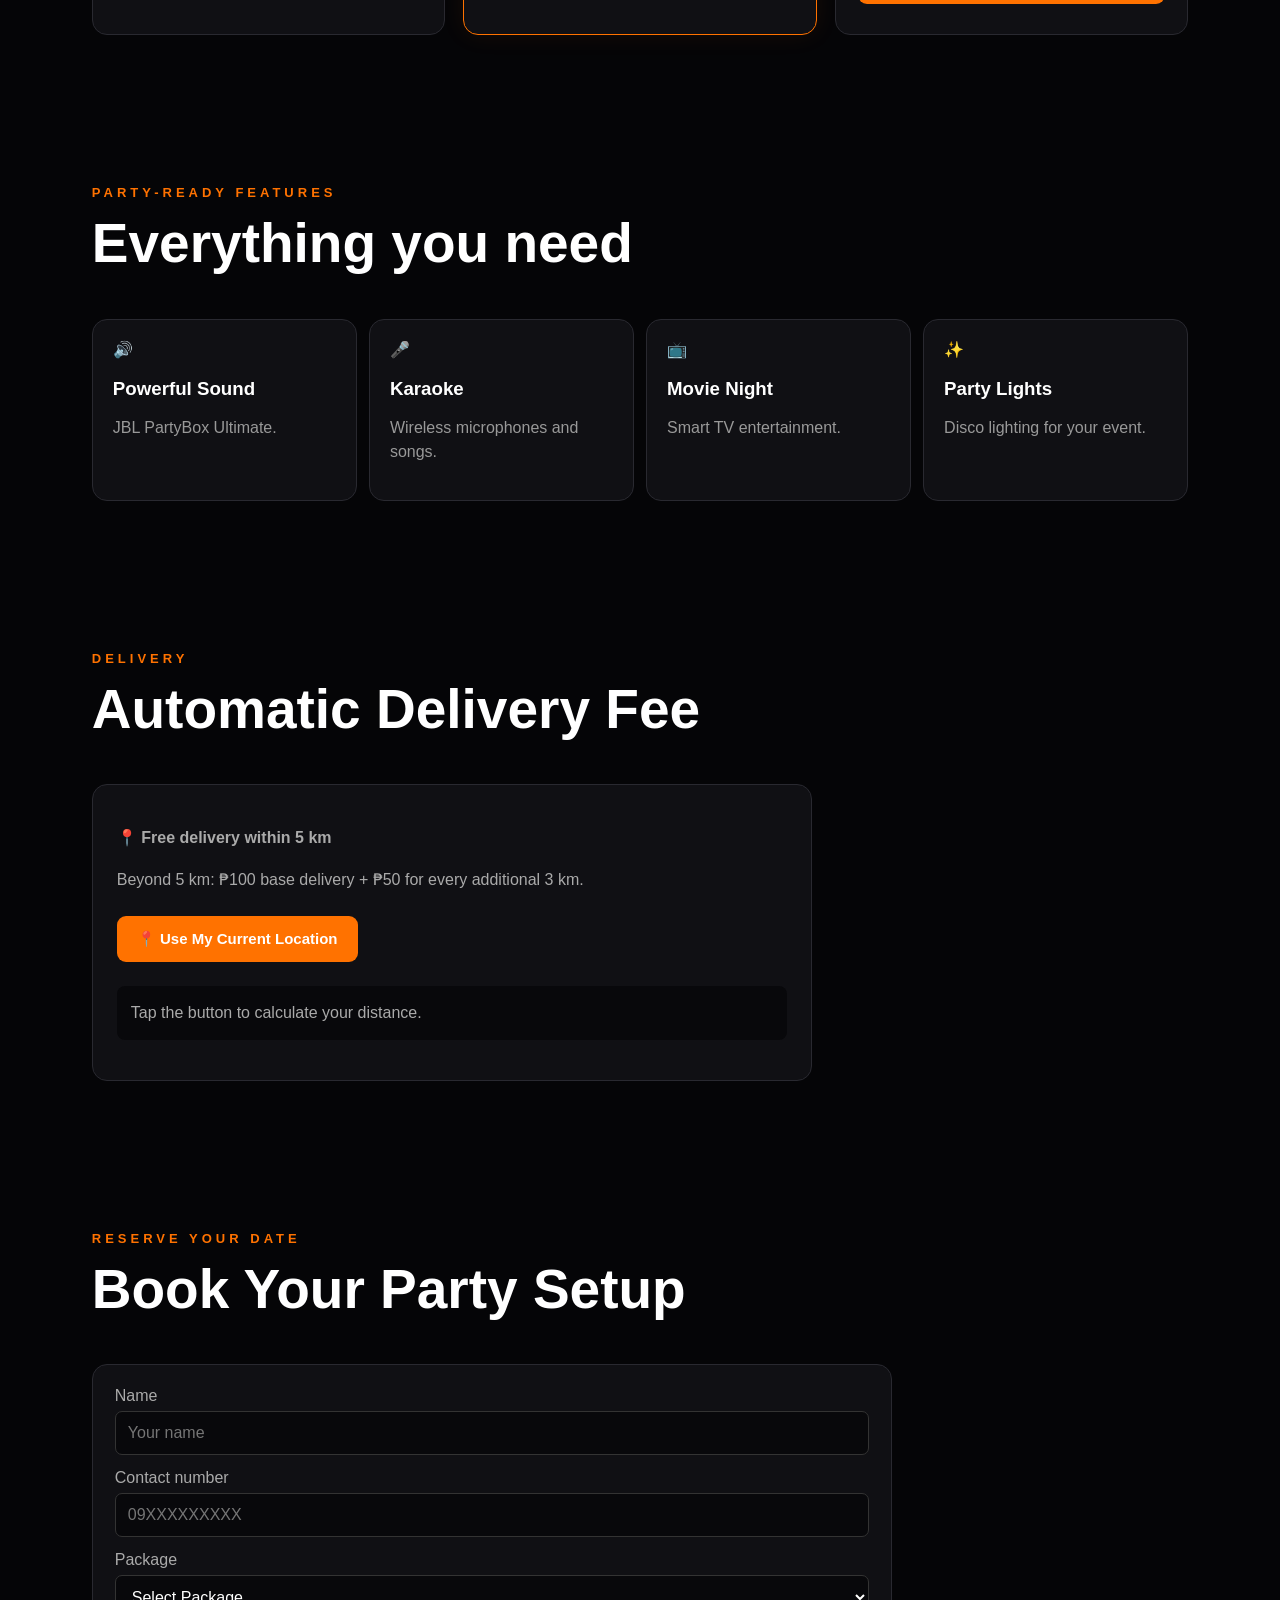
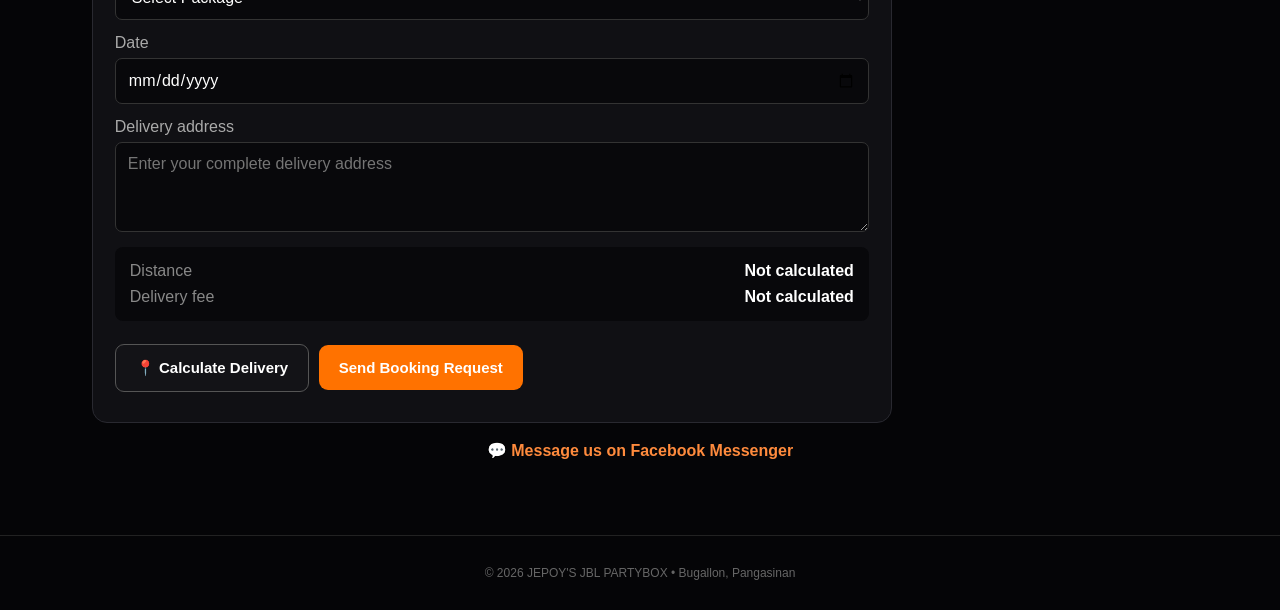
==== commit 03f5c747: "Update heading and description for JBL PartyBox" ====
--- a/index.html
+++ b/index.html
@@ -67,14 +67,13 @@
 
 
     <h2>
-      COMPLETE PARTY &amp; KARAOKE RENTAL
+     EXPERIENCE THE SOUND OF THE LARGEST JBL PARTYBOX COMPLETE PARTY &amp; KARAOKE RENTAL
     </h2>
 
 
     <p class="hero-description">
       Bring powerful sound, karaoke, movies, and
       lights to your next celebration.
-      EXPERIENCE THE SOUND OF THE LARGEST JBL PARTYBOX 
     </p>
 
 
